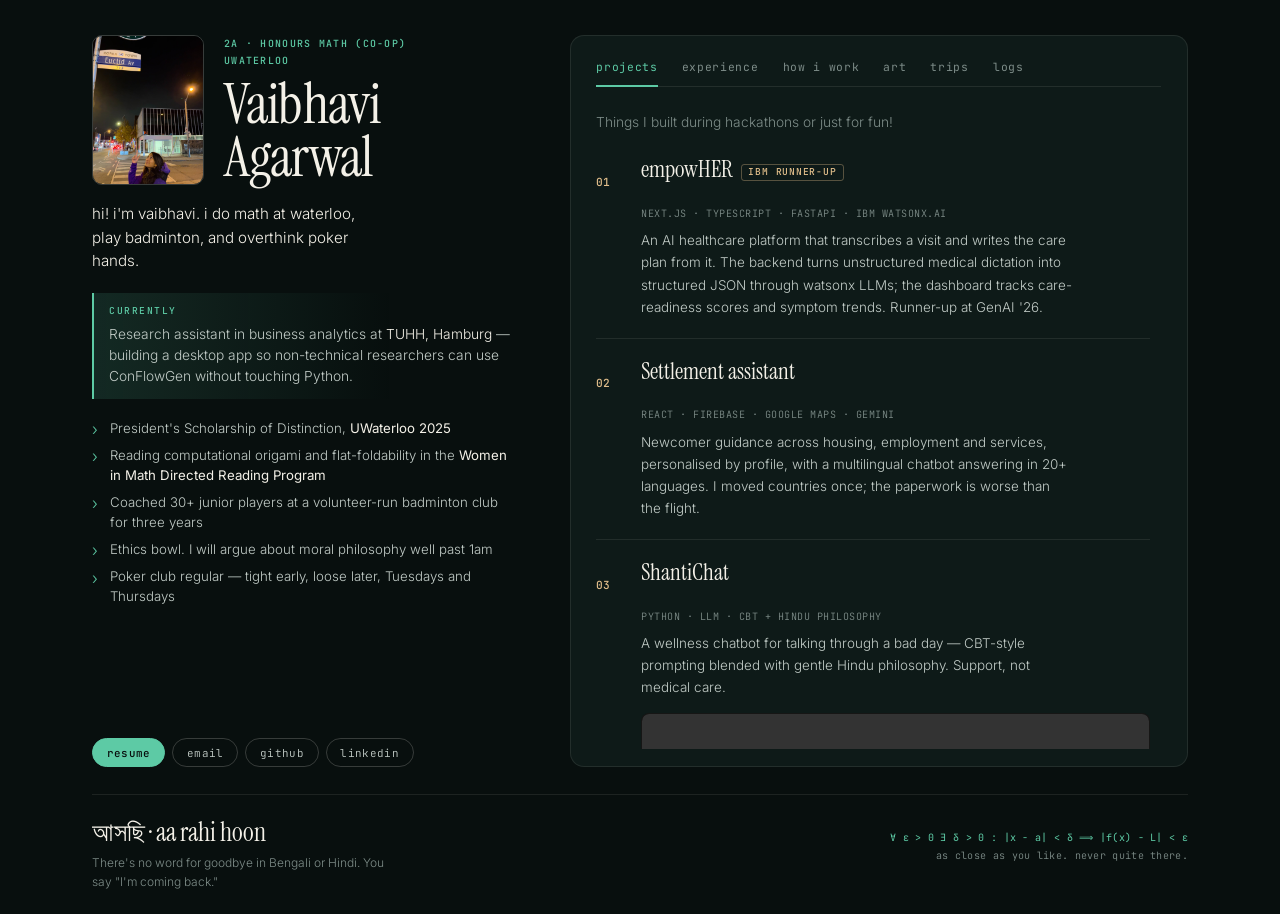
==== index.html @ 94a3d111 "Add art folder, new Unify Giving role, tweak projects intro Move art image into art/ folder, add inc" ====
<!DOCTYPE html>
<html lang="en">
<head>
<meta charset="UTF-8">
<meta name="viewport" content="width=device-width, initial-scale=1.0">
<title>Vaibhavi Agarwal</title>
<meta name="description" content="Vaibhavi Agarwal — honours mathematics (co-op) at the University of Waterloo. Research assistant at TUHH Hamburg. Full-stack, data pipelines, applied probability.">
<link rel="icon" href="favicon.svg" type="image/svg+xml">
<link rel="stylesheet" href="style.css">
</head>
<body>

<canvas id="walk" aria-hidden="true"></canvas>

<main class="shell">

  <div class="cols">

    <!-- ---------- identity ---------- -->
    <section>
      <div class="idhead">
        <img class="portrait" src="vaibhavi.JPG" alt="Vaibhavi Agarwal">
        <div>
          <p class="eyebrow">2A · Honours Math (Co-op)<br>UWaterloo</p>
          <h1 class="name">Vaibhavi<br>Agarwal</h1>
        </div>
      </div>

      <p class="intro">hi! i'm vaibhavi. i do math at waterloo, play badminton, and overthink poker hands.</p>

      <p class="now">
        <b>Currently</b>
        Research assistant in business analytics at <em>TUHH, Hamburg</em> — building a desktop app so non-technical researchers can use ConFlowGen without touching Python.
      </p>

      <ul class="facts">
        <li>President's Scholarship of Distinction, <b>UWaterloo 2025</b></li>
        <li>Reading computational origami and flat-foldability in the <b>Women in Math Directed Reading Program</b></li>
        <li>Coached 30+ junior players at a volunteer-run badminton club for three years</li>
        <li>Ethics bowl. I will argue about moral philosophy well past 1am</li>
        <li>Poker club regular — tight early, loose later, Tuesdays and Thursdays</li>
      </ul>

      <nav class="links" aria-label="Elsewhere">
        <a class="primary" href="resume.pdf" target="_blank" rel="noopener">resume</a>
        <a href="mailto:v32agarw@uwaterloo.ca">email</a>
        <a href="https://github.com/vaibhaviagarwal" target="_blank" rel="noopener">github</a>
        <a href="https://linkedin.com/in/vaibhavi-agarwal-28b6481b3" target="_blank" rel="noopener">linkedin</a>
      </nav>
    </section>

    <!-- ---------- panel ---------- -->
    <section class="card">
      <div class="tabs" role="tablist" aria-label="Sections">
        <button class="tab" role="tab" id="t-projects" aria-controls="p-projects" aria-selected="true">projects</button>
        <button class="tab" role="tab" id="t-exp" aria-controls="p-exp" aria-selected="false">experience</button>
        <button class="tab" role="tab" id="t-play" aria-controls="p-play" aria-selected="false">how i work</button>
        <button class="tab" role="tab" id="t-art" aria-controls="p-art" aria-selected="false">art</button>
        <button class="tab" role="tab" id="t-trips" aria-controls="p-trips" aria-selected="false">trips</button>
        <button class="tab" role="tab" id="t-log" aria-controls="p-log" aria-selected="false">logs</button>
      </div>

      <!-- projects -->
      <div class="panel" role="tabpanel" id="p-projects" aria-labelledby="t-projects" tabindex="0">
        <p class="lede">Things I built during hackathons or just for fun!</p>

        <article class="project">
          <p class="num">01</p>
          <div class="phead">
            <h3>empowHER<span class="badge">IBM runner-up</span></h3>
            <a class="repo" href="#" target="_blank" rel="noopener">repo ↗</a>
          </div>
          <p class="stack">NEXT.JS · TYPESCRIPT · FASTAPI · IBM WATSONX.AI</p>
          <p class="body">An AI healthcare platform that transcribes a visit and writes the care plan from it. The backend turns unstructured medical dictation into structured JSON through watsonx LLMs; the dashboard tracks care-readiness scores and symptom trends. Runner-up at GenAI '26.</p>
        </article>

        <article class="project">
          <p class="num">02</p>
          <div class="phead">
            <h3>Settlement assistant</h3>
            <a class="repo" href="#" target="_blank" rel="noopener">repo ↗</a>
          </div>
          <p class="stack">REACT · FIREBASE · GOOGLE MAPS · GEMINI</p>
          <p class="body">Newcomer guidance across housing, employment and services, personalised by profile, with a multilingual chatbot answering in 20+ languages. I moved countries once; the paperwork is worse than the flight.</p>
        </article>

        <article class="project">
          <p class="num">03</p>
          <div class="phead">
            <h3>ShantiChat</h3>
            <a class="repo" href="#" target="_blank" rel="noopener">repo ↗</a>
          </div>
          <p class="stack">PYTHON · LLM · CBT + HINDU PHILOSOPHY</p>
          <p class="body">A wellness chatbot for talking through a bad day — CBT-style prompting blended with gentle Hindu philosophy. Support, not medical care.</p>
          <video controls preload="metadata" playsinline src="shanti_chat.mp4"></video>
        </article>

        <article class="project">
          <p class="num">04</p>
          <div class="phead">
            <h3>Waterloo course finder</h3>
            <a class="repo" href="#" target="_blank" rel="noopener">repo ↗</a>
          </div>
          <p class="stack">JAVA 17 · SWING · MAVEN · GSON</p>
          <p class="body">Type a course code, get title, prereqs, coreqs and antireqs immediately. Built it because the official search took four clicks too many.</p>
          <video controls preload="metadata" playsinline src="finder-demo.mp4"></video>
        </article>
      </div>

      <!-- experience -->
      <div class="panel" role="tabpanel" id="p-exp" aria-labelledby="t-exp" tabindex="0" hidden>
        <article class="role">
          <h3>Research assistant, business analytics</h3>
          <p class="rmeta">Hamburg University of Technology (TUHH) · Hamburg · Apr 2026 – present</p>
          <ul class="rlist">
            <li>Built a full-stack desktop app (React, FastAPI, Electron) for ConFlowGen, an open-source PyPI library, so non-technical researchers can generate synthetic maritime container datasets without Python or a CLI.</li>
            <li>Architected a REST API wrapping the ConFlowGen Python API — SSE real-time log streaming, SQLite scenario management, CSV import, and zero-dependency deployment via a bundled Python 3.12 runtime.</li>
            <li>Engineered a data-cleaning pipeline over 5,000 inland waterway notices across four countries, parsing nested JSON and standardising mixed-format timestamps into a validated 4,743-row export.</li>
          </ul>
        </article>

        <article class="role">
          <h3>Developer</h3>
          <p class="rmeta">Unify Giving · Remote · Incoming Aug 2026</p>
          <ul class="rlist">
          </ul>
        </article>

        <article class="role">
          <h3>Directed reading program participant</h3>
          <p class="rmeta">Combinatorics &amp; Optimization, UWaterloo (WIMDRP) · May 2026 – present</p>
          <ul class="rlist">
            <li>Selected for the competitive Women in Mathematics DRP to study computational origami and geometric folding theory under faculty mentorship.</li>
            <li>Working through flat-foldability, crease-pattern validity, and graph-theoretic models of fold sequences.</li>
          </ul>
        </article>

        <article class="role">
          <h3>Editor-in-chief</h3>
          <p class="rmeta">Humberside Collegiate Institute · Toronto · Sep 2024 – Jul 2025</p>
          <ul class="rlist">
            <li>Directed 10 subteams and 30+ contributors to produce and deliver the annual yearbook to a student body of 2,000+.</li>
            <li>Coordinated across clubs, student council, faculty and administration, and shot original event photography.</li>
          </ul>
        </article>

        <article class="role">
          <h3>Assistant badminton coach</h3>
          <p class="rmeta">Etobicoke Junior Badminton Club · Toronto · Sep 2022 – Jul 2025</p>
          <ul class="rlist">
            <li>Coached 30+ youth players over three years through structured drills and individual feedback.</li>
            <li>Managed a volunteer team, tracking schedules and service hours.</li>
          </ul>
        </article>
      </div>

      <!-- how i play -->
      <div class="panel" role="tabpanel" id="p-play" aria-labelledby="t-play" tabindex="0" hidden>
        <p class="lede">Not a skills list — the resume has that.</p>
        <ul class="play">
          <li>
            <strong>I get tighter before I get bolder.</strong>
            <p>I like to understand the room before I commit to a direction. Whether I'm looking at a dataset, working through an argument, or solving a problem, I enjoy gathering the information that others might skip past. Once I understand the shape of the problem, I move quickly.</p>
          </li>
          <li>
            <strong>I learn by teaching.</strong>
            <p>Coaching beginners made me better than playing did. Breaking something down for someone who couldn't do it yet forced me to understand it precisely, not approximately. It's also how I tend to work with teams: if I can explain something simply, I probably understand it well enough to improve it.</p>
          </li>
          <li>
            <strong>I look for the simplest path that works.</strong>
            <p>I like getting to the point. I'm naturally drawn to finding the direct route through a problem, cutting steps that don't add value, and making complicated things easier to navigate. I care about efficiency, but not for its own sake — the goal is to make the outcome clearer and better.</p>
          </li>
          <li>
            <strong>I build for the person who doesn't know yet.</strong>
            <p>This is probably the through-line in everything I do. I'm interested in taking something that only works if you already have the context and making it accessible to someone who doesn't. A container dataset. A course lookup. Navigating a new country. A first badminton lesson. Different problems, same instinct: understand the system deeply enough to make the way in easier for someone else.</p>
          </li>
        </ul>
        <p class="close">That's how I tend to contribute. I ask questions before I make assumptions, learn quickly by getting close to the problem, simplify where I can, and try to leave things easier to understand than I found them.</p>
      </div>

      <!-- art -->
      <div class="panel" role="tabpanel" id="p-art" aria-labelledby="t-art" tabindex="0" hidden>
        <p class="lede">My mum paints, properly. I was made to learn young, and I keep coming back to it.</p>
        <div class="art">
          <figure>
            <img src="art/1.jpeg" alt="Painting by Vaibhavi Agarwal">
            <figcaption>Untitled<span>Acrylic</span></figcaption>
          </figure>
        </div>
      </div>

      <!-- trips -->
      <div class="panel" role="tabpanel" id="p-trips" aria-labelledby="t-trips" tabindex="0" hidden>
        <p class="lede">Places I've been, and the ones I keep planning. I photograph everything — it's how I hold onto a trip in detail rather than in general.</p>
        <!-- states: went / no / yet -->
        <ul class="trips">
          <li data-trip="hamburg"><span class="place">Hamburg</span><span class="state went">went</span></li>
          <li data-trip="kolkata"><span class="place">Kolkata</span><span class="state went">went</span></li>
          <li data-trip="berlin"><span class="place">Berlin</span><span class="state went">went</span></li>
          <li data-trip="amsterdam"><span class="place">Amsterdam</span><span class="state went">went</span></li>
          <li data-trip="koln"><span class="place">Köln</span><span class="state went">went</span></li>
          <li data-trip="prague"><span class="place">Prague</span><span class="state went">went</span></li>
          <li data-trip="london"><span class="place">London</span><span class="state went">went</span></li>
          <li data-trip="toronto"><span class="place">Toronto</span><span class="state went">went</span></li>
          <li data-trip="montreal"><span class="place">Montréal</span><span class="state went">went</span></li>
          <li data-trip="iceland"><span class="place">Iceland, ring road, allegedly two weeks</span><span class="state no">didn't go</span></li>
        </ul>

        <p class="triphint">Click a place I've been to deal the hand.</p>
      </div>

      <!-- logs -->
      <div class="panel" role="tabpanel" id="p-log" aria-labelledby="t-log" tabindex="0" hidden>
        <p class="lede">Things I keep track of, loosely.</p>

        <section class="poker">
          <p class="filmtag">Poker log · Tuesdays and Thursdays</p>
          <div class="pstats" id="pstats"></div>
          <canvas id="spark" height="70" aria-label="Cumulative result across sessions"></canvas>
          <ul class="plog" id="plog"></ul>
          <p class="pnote">Kept honestly, including the nights the ego called.</p>
        </section>

        <div class="nowgrid">
          <div class="receipt" id="receipt"></div>

          <article class="film">
            <p class="filmtag">Film I'm thinking about</p>
            <h3>REPLACE ME</h3>
            <p class="filmmeta">Director · Year · watched TODO</p>
            <p class="rating" aria-label="rating out of 5">
              <span class="on"></span><span class="on"></span><span class="on"></span><span></span><span></span>
            </p>
            <p class="filmbody">Two or three sentences on why it stuck. Replace this with something you actually watched — an opinion in your own words is worth more here than a plot summary.</p>
          </article>
        </div>
      </div>
    </section>

  </div>

  <!-- ---------- photo deck ---------- -->
  <div class="deck-overlay" id="deck-overlay" hidden>
    <div class="deck-stage" role="dialog" aria-modal="true" aria-labelledby="deck-title">
      <p class="deck-title" id="deck-title"></p>
      <div class="deck" id="deck"></div>
      <div class="deck-bar">
        <button class="deck-nav" id="deck-prev" type="button" aria-label="Previous photo">‹</button>
        <span class="deck-count" id="deck-count"></span>
        <button class="deck-nav" id="deck-next" type="button" aria-label="Next photo">›</button>
      </div>
      <p class="deck-hint">click the card to shuffle · esc or click away to fold</p>
    </div>
  </div>

  <!-- ---------- footer ---------- -->
  <footer class="foot">
    <p class="aschi">আসছি · aa rahi hoon
      <span>There's no word for goodbye in Bengali or Hindi. You say "I'm coming back."</span>
    </p>
    <p class="epsilon">
      <b>∀ ε &gt; 0 ∃ δ &gt; 0 : |x − a| &lt; δ ⟹ |f(x) − L| &lt; ε</b><br>
      as close as you like. never quite there.
    </p>
  </footer>

</main>

<script>
/* ==========================================================================
   1 · content
   2 · helpers
   3 · tabs
   4 · trip photo deck
   5 · poker log
   6 · music receipt
   7 · background walker
   ========================================================================== */
(() => {

/* ==========================================================================
   1 · content
   ========================================================================== */

/* --- TRIP PHOTOS ---------------------------------------------------------
   The key must match data-trip="..." on the trip's <li> in the HTML above.
   Each photo is [ 'path/to/file.jpg', 'one line caption' ], with the path
   relative to index.html — e.g. images live in travel photos/hamburg/.
   Only trips badged "went" are clickable. A went-trip with no photos here
   still opens and simply says there are none yet.
--------------------------------------------------------------------------- */
const TRIPS = {
  hamburg: [
    ['travel photos/hamburg/1.jpeg', ''],
    ['travel photos/hamburg/2.jpeg', ''],
    ['travel photos/hamburg/4.jpeg', ''],
    ['travel photos/hamburg/5.jpeg', ''],
    ['travel photos/hamburg/6.jpeg', '']
  ],
  kolkata: [
    ['travel photos/kolkata/1.jpeg', ''],
    ['travel photos/kolkata/2.jpeg', ''],
    ['travel photos/kolkata/3.jpeg', ''],
    ['travel photos/kolkata/4.jpeg', ''],
    ['travel photos/kolkata/5.jpeg', ''],
    ['travel photos/kolkata/6.jpeg', ''],
    ['travel photos/kolkata/7.jpeg', ''],
    ['travel photos/kolkata/8.jpeg', ''],
    ['travel photos/kolkata/9.jpeg', ''],
    ['travel photos/kolkata/10.jpeg', '']
  ],
  berlin: [
    ['travel photos/berlin/09A2B412-C57C-453A-A6DB-7B29BACE5D15_1_102_o.jpeg', ''],
    ['travel photos/berlin/2475A724-AE59-42DB-A1B1-FFB348EB0F4A_1_105_c.jpeg', ''],
    ['travel photos/berlin/7BF981BC-EF2C-461E-96B1-7AC6F20F3261_1_102_o.jpeg', '']
  ],
  amsterdam: [
    ['travel photos/amsterdam/1.jpeg', ''],
    ['travel photos/amsterdam/2.jpeg', ''],
    ['travel photos/amsterdam/3.jpeg', ''],
    ['travel photos/amsterdam/4.jpeg', ''],
    ['travel photos/amsterdam/5.jpeg', '']
  ],
  koln: [
    ['travel photos/koln/1.jpeg', ''],
    ['travel photos/koln/2.jpeg', ''],
    ['travel photos/koln/3.jpeg', ''],
    ['travel photos/koln/4.jpeg', ''],
    ['travel photos/koln/5.jpeg', '']
  ],
  prague: [
    ['travel photos/prague/1.jpeg', ''],
    ['travel photos/prague/2.jpeg', ''],
    ['travel photos/prague/3.jpeg', ''],
    ['travel photos/prague/4.jpeg', ''],
    ['travel photos/prague/5.jpeg', ''],
    ['travel photos/prague/6.jpeg', '']
  ]
};

/* --- POKER LOG -----------------------------------------------------------
   One line per session: [ 'YYYY-MM-DD', result, 'optional note' ]
   Result is in dollars; negative for a losing night. Newest at the bottom.
   While this list is empty the tab shows the "tracking from September" note
   and hides the stats, chart and list automatically.
--------------------------------------------------------------------------- */
const SESSIONS = [
  // ['2026-09-08', 18, 'ran quiet, folded a lot'],
];

/* --- MUSIC ---------------------------------------------------------------
   Reads your last.fm, which scrobbles from Spotify automatically.
   period: 7day · 1month · 3month · 12month · overall
   Change label to match whatever period you pick.
--------------------------------------------------------------------------- */
const LASTFM = {
  user:   'vaibhaviagar696',
  key:    '87d3f3ddb22d342144b155fe4ff51d61',
  period: '7day',
  label:  'LAST 7 DAYS'
};

/* ==========================================================================
   2 · helpers
   ========================================================================== */

const $  = (sel) => document.querySelector(sel);
const $$ = (sel) => [...document.querySelectorAll(sel)];

const esc = (s) => String(s).replace(/[&<>"]/g, c =>
  ({ '&': '&amp;', '<': '&lt;', '>': '&gt;', '"': '&quot;' }[c]));


/* ==========================================================================
   3 · tabs
   ========================================================================== */

const tabs = $$('.tab');

function selectTab(tab) {
  tabs.forEach(t => {
    const on = t === tab;
    t.setAttribute('aria-selected', on);
    document.getElementById(t.getAttribute('aria-controls')).hidden = !on;
  });
  if (tab.id === 't-log') drawSpark();
}

tabs.forEach((t, i) => {
  t.addEventListener('click', () => selectTab(t));
  t.addEventListener('keydown', (e) => {
    const d = e.key === 'ArrowRight' ? 1 : e.key === 'ArrowLeft' ? -1 : 0;
    if (!d) return;
    e.preventDefault();
    const next = tabs[(i + d + tabs.length) % tabs.length];
    next.focus();
    selectTab(next);
  });
});

/* repo links still set to "#" remove themselves */
$$('.repo').forEach(a => {
  if (a.getAttribute('href') === '#') a.remove();
});

/* an artwork whose file isn't in the folder yet removes itself */
$$('.art img').forEach(img => {
  img.addEventListener('error', () => {
    const fig = img.closest('figure');
    if (fig) fig.remove();
  });
});

/* the film card hides itself until it's a real film */
const filmEl = $('.film h3');
if (filmEl && /^REPLACE ME$/i.test(filmEl.textContent.trim())) {
  $('.film').remove();
}


/* ==========================================================================
   4 · trip photo deck
   ========================================================================== */

const overlay  = $('#deck-overlay');
const deckEl   = $('#deck');
const deckBar  = $('.deck-bar');
const deckHint = $('.deck-hint');
let deckPhotos = [], deckIdx = 0, lastFocus = null;

function layoutDeck() {
  const n = deckPhotos.length;
  [...deckEl.children].forEach((card, i) => {
    let off = (i - deckIdx + n) % n;
    if (off > 3) off = 4;
    card.dataset.off = off;
    card.style.zIndex = String(20 - off);
  });
  $('#deck-count').textContent = (deckIdx + 1) + ' / ' + n;
}

function step(dir) {
  const n = deckPhotos.length;
  if (n < 2) return;
  deckIdx = (deckIdx + dir + n) % n;
  layoutDeck();
}

function showEmptyCard() {
  deckBar.hidden = true;
  deckHint.textContent = 'esc or click away to fold';
  deckEl.innerHTML =
    '<figure class="pcard pcard-empty" data-off="0"><p>No photos to display at the moment.</p></figure>';
}

function openDeck(title, photos) {
  deckPhotos = photos || [];
  deckIdx = 0;
  lastFocus = document.activeElement;
  $('#deck-title').textContent = title;

  const empty = deckPhotos.length === 0;
  deckBar.hidden = empty || deckPhotos.length < 2;
  deckHint.textContent = empty
    ? 'esc or click away to fold'
    : 'click the card to shuffle · esc or click away to fold';

  deckEl.innerHTML = empty
    ? '<figure class="pcard pcard-empty" data-off="0"><p>No photos to display at the moment.</p></figure>'
    : deckPhotos.map(([src, cap]) =>
        '<figure class="pcard"><img src="' + esc(src) + '" alt="' + esc(cap) + '">' +
        '<figcaption>' + esc(cap) + '</figcaption></figure>'
      ).join('');

  if (!empty) {
    [...deckEl.children].forEach(c => {
      c.addEventListener('click', () => step(1));
      /* a card whose image isn't found is removed from the deck */
      c.querySelector('img').addEventListener('error', () => {
        const i = [...deckEl.children].indexOf(c);
        if (i > -1) deckPhotos.splice(i, 1);
        c.remove();
        if (!deckPhotos.length) return showEmptyCard();
        deckIdx = 0;
        deckBar.hidden = deckPhotos.length < 2;
        layoutDeck();
      });
    });
    layoutDeck();
  }

  overlay.hidden = false;
  document.body.classList.add('locked');
  requestAnimationFrame(() => overlay.classList.add('on'));
  (empty ? overlay : $('#deck-next')).focus();
}

function closeDeck() {
  overlay.classList.remove('on');
  document.body.classList.remove('locked');
  setTimeout(() => { overlay.hidden = true; deckEl.innerHTML = ''; }, 220);
  if (lastFocus) lastFocus.focus();
}

overlay.addEventListener('click', (e) => { if (e.target === overlay) closeDeck(); });
$('#deck-next').addEventListener('click', () => step(1));
$('#deck-prev').addEventListener('click', () => step(-1));

document.addEventListener('keydown', (e) => {
  if (overlay.hidden) return;
  if (e.key === 'Escape')     closeDeck();
  if (e.key === 'ArrowRight') step(1);
  if (e.key === 'ArrowLeft')  step(-1);
});

let swipeX = null;
overlay.addEventListener('touchstart', (e) => { swipeX = e.touches[0].clientX; }, { passive: true });
overlay.addEventListener('touchend', (e) => {
  if (swipeX === null) return;
  const dx = e.changedTouches[0].clientX - swipeX;
  if (Math.abs(dx) > 45) step(dx < 0 ? 1 : -1);
  swipeX = null;
}, { passive: true });

/* only places badged "went" become clickable */
$$('.trips li[data-trip]').forEach(li => {
  if (!li.querySelector('.state.went')) return;
  const photos = TRIPS[li.dataset.trip] || [];
  const place  = li.querySelector('.place');
  const label  = place.textContent;
  place.innerHTML = '<button class="tripbtn" type="button">' + esc(label) +
    (photos.length ? '<span class="tripn">' + photos.length + '</span>' : '') +
    '</button>';
  place.querySelector('button').addEventListener('click', () => openDeck(label, photos));
});


/* ==========================================================================
   5 · poker log
   ========================================================================== */

const money = (n) => (n >= 0 ? '+$' : '−$') + Math.abs(n);

function renderPoker() {
  if (!SESSIONS.length) {
    $('#pstats').outerHTML =
      '<p class="pempty">Tracking from September 2026. Every session, wins and losses ' +
      'both — a record is only worth keeping if it\'s complete.</p>';
    $('#spark').remove();
    $('#plog').remove();
    $('.pnote').remove();
    return;
  }

  const net  = SESSIONS.reduce((s, x) => s + x[1], 0);
  const wins = SESSIONS.filter(x => x[1] > 0).length;
  const best = Math.max(...SESSIONS.map(x => x[1]));

  $('#pstats').innerHTML = [
    ['sessions', SESSIONS.length],
    ['net', money(net)],
    ['winning nights', wins + '/' + SESSIONS.length],
    ['best', money(best)]
  ].map(([k, v]) =>
    '<div><span>' + k + '</span><b class="' +
    (String(v).startsWith('−') ? 'neg' : '') + '">' + v + '</b></div>'
  ).join('');

  $('#plog').innerHTML = SESSIONS.slice().reverse().map(([d, r, n]) =>
    '<li><span class="pd">' + d.slice(5) + '</span>' +
    '<span class="pn">' + esc(n || '—') + '</span>' +
    '<span class="pr ' + (r < 0 ? 'neg' : 'pos') + '">' + money(r) + '</span></li>'
  ).join('');
}

function drawSpark() {
  const cv = $('#spark');
  if (!cv || !cv.clientWidth) return;
  const ctx = cv.getContext('2d');
  const dpr = Math.min(window.devicePixelRatio || 1, 2);
  const w = cv.clientWidth, h = 70;
  cv.width = w * dpr; cv.height = h * dpr;
  ctx.setTransform(dpr, 0, 0, dpr, 0, 0);
  ctx.clearRect(0, 0, w, h);

  let acc = 0;
  const pts = [0].concat(SESSIONS.map(s => (acc += s[1])));
  const lo = Math.min(...pts, 0), hi = Math.max(...pts, 0);
  const pad = 8;
  const X = i => (i / (pts.length - 1)) * (w - 2) + 1;
  const Y = v => h - pad - ((v - lo) / ((hi - lo) || 1)) * (h - pad * 2);

  ctx.strokeStyle = 'rgba(244,241,232,0.14)';
  ctx.lineWidth = 1;
  ctx.beginPath(); ctx.moveTo(0, Y(0)); ctx.lineTo(w, Y(0)); ctx.stroke();

  ctx.strokeStyle = pts[pts.length - 1] >= 0 ? '#5dcaa5' : '#e0bd8a';
  ctx.lineWidth = 1.6;
  ctx.lineJoin = 'round';
  ctx.beginPath();
  pts.forEach((v, i) => i ? ctx.lineTo(X(i), Y(v)) : ctx.moveTo(X(i), Y(v)));
  ctx.stroke();

  ctx.fillStyle = ctx.strokeStyle;
  ctx.beginPath();
  ctx.arc(X(pts.length - 1), Y(pts[pts.length - 1]), 2.6, 0, 6.283);
  ctx.fill();
}

renderPoker();
window.addEventListener('resize', drawSpark);


/* ==========================================================================
   6 · music receipt
   ========================================================================== */

const RECEIPT_FALLBACK = [
  ['Nothing scrobbled yet', 'give it a few days', ''],
  ['Everything you play', 'lands here on its own', ''],
  ['No upkeep required', 'that is the point', '']
];

function renderReceipt(rows, plays, last) {
  const el = $('#receipt');
  if (!el) return;
  const body = rows.map(([n, a, p], i) =>
    '<div class="rrow"><span class="i">' + String(i + 1).padStart(2, '0') + '</span>' +
    '<span class="n">' + esc(n) + '<span class="a">' + esc(a) + '</span></span>' +
    '<span class="d">' + (p ? '×' + p : '') + '</span></div>'
  ).join('');

  el.innerHTML =
    '<h3>Vaibhavi&rsquo;s receipt</h3>' +
    '<p class="rsub">TOP TRACKS &middot; ' + LASTFM.label + '</p>' +
    '<div class="rrule"></div>' + body +
    '<div class="rrule"></div>' +
    '<div class="rtot"><span>ITEMS</span><span>' + rows.length + '</span></div>' +
    (plays ? '<div class="rtot"><span>TOTAL PLAYS</span><span>' + plays + '</span></div>' : '') +
    '<div class="barcode"></div>' +
    (last ? '<p class="rlast">LAST PLAYED &middot; ' + esc(last) + '</p>' : '') +
    '<p class="rfoot">THANK YOU FOR LISTENING</p>';
}

async function loadMusic() {
  renderReceipt(RECEIPT_FALLBACK, 0, '');
  if (!LASTFM.key) return;

  const api = (method, extra) =>
    'https://ws.audioscrobbler.com/2.0/?method=' + method +
    '&user=' + encodeURIComponent(LASTFM.user) +
    '&api_key=' + LASTFM.key + '&format=json' + extra;

  try {
    const [topRes, recRes] = await Promise.all([
      fetch(api('user.gettoptracks', '&period=' + LASTFM.period + '&limit=5')),
      fetch(api('user.getrecenttracks', '&limit=1'))
    ]);

    const top  = await topRes.json();
    const list = top && top.toptracks && top.toptracks.track || [];
    if (!list.length) return;

    const rows  = list.map(t => [t.name, (t.artist && t.artist.name) || '', t.playcount]);
    const plays = list.reduce((s, t) => s + Number(t.playcount || 0), 0);

    let last = '';
    try {
      const rec = await recRes.json();
      const r = rec && rec.recenttracks && rec.recenttracks.track && rec.recenttracks.track[0];
      if (r) last = r.name + ' — ' + ((r.artist && r.artist['#text']) || '');
    } catch (e) { /* the last-played line is optional */ }

    renderReceipt(rows, plays, last);
  } catch (e) {
    /* offline, bad key, or opened from file:// — the fallback is already up */
  }
}

loadMusic();


/* ==========================================================================
   7 · background walker
   A random walk biased toward the cursor. The pull reverses inside ORBIT px,
   so it approaches without ever arriving. Frozen on touch and for anyone
   who has reduced motion switched on.
   ========================================================================== */

const cv  = $('#walk');
const ctx = cv.getContext('2d');
const reduced = window.matchMedia('(prefers-reduced-motion: reduce)').matches;
const touch   = window.matchMedia('(pointer: coarse)').matches;
const ORBIT   = 170;
const TRAIL   = 260;

let vw = 0, vh = 0;
let p = { x: 0, y: 0, vx: 0, vy: 0 };
let trail = [];
let tx = 0, ty = 0, hasMouse = false, idle = 999, clock = 0;

function fitWalker() {
  const dpr = Math.min(window.devicePixelRatio || 1, 2);
  vw = window.innerWidth; vh = window.innerHeight;
  cv.width = Math.floor(vw * dpr); cv.height = Math.floor(vh * dpr);
  ctx.setTransform(dpr, 0, 0, dpr, 0, 0);
  ctx.lineCap = 'round'; ctx.lineJoin = 'round';
  p.x = vw * 0.5; p.y = vh * 0.55;
  tx = p.x; ty = p.y;
  trail = [];
  if (reduced || touch) { ctx.clearRect(0, 0, vw, vh); frozenWalk(); }
}

function frozenWalk() {
  let x = vw * 0.15, y = vh * 0.75, a = -0.5;
  ctx.strokeStyle = 'rgba(93, 202, 165, 0.22)';
  ctx.lineWidth = 1.2;
  ctx.beginPath(); ctx.moveTo(x, y);
  for (let i = 0; i < 500; i++) {
    a += Math.sin(i * 0.11) * 0.24 + Math.cos(i * 0.037) * 0.15;
    x += Math.cos(a) * 2.6; y += Math.sin(a) * 2.6;
    ctx.lineTo(x, y);
  }
  ctx.stroke();
}

window.addEventListener('mousemove', (e) => {
  tx = e.clientX; ty = e.clientY; hasMouse = true; idle = 0;
}, { passive: true });
window.addEventListener('mouseout', () => { hasMouse = false; });

function walkFrame() {
  clock += 0.01; idle += 1;
  const resting = !hasMouse || idle > 110;

  if (resting) {
    tx = vw * 0.5 + Math.cos(clock * 0.4) * vw * 0.28;
    ty = vh * 0.5 + Math.sin(clock * 0.29) * vh * 0.26;
  }

  const dx = tx - p.x, dy = ty - p.y;
  const d  = Math.hypot(dx, dy) || 1;
  const pull   = 0.00020 * (d - ORBIT);
  const wander = resting ? 0.16 : 0.40;
  const damp   = resting ? 0.955 : 0.930;

  p.vx = (p.vx + (dx / d) * pull * d + (Math.random() - 0.5) * wander) * damp;
  p.vy = (p.vy + (dy / d) * pull * d + (Math.random() - 0.5) * wander) * damp;
  p.x += p.vx; p.y += p.vy;

  trail.push([p.x, p.y]);
  if (trail.length > TRAIL) trail.shift();

  ctx.clearRect(0, 0, vw, vh);
  for (let i = 1; i < trail.length; i++) {
    const k = i / trail.length;
    ctx.strokeStyle = 'rgba(93, 202, 165, ' + (k * k * 0.62).toFixed(3) + ')';
    ctx.lineWidth = 0.6 + k * 2.1;
    ctx.beginPath();
    ctx.moveTo(trail[i - 1][0], trail[i - 1][1]);
    ctx.lineTo(trail[i][0], trail[i][1]);
    ctx.stroke();
  }
  ctx.fillStyle = 'rgba(93, 202, 165, 0.85)';
  ctx.beginPath(); ctx.arc(p.x, p.y, 2.1, 0, 6.283); ctx.fill();

  requestAnimationFrame(walkFrame);
}

window.addEventListener('resize', fitWalker);
fitWalker();
if (!reduced && !touch) walkFrame();

})();
</script>

</body>
</html>
---- style.css ----
@import url('https://fonts.googleapis.com/css2?family=Instrument+Serif:ital@0;1&family=Inter:wght@300;400;500&family=JetBrains+Mono:wght@400;500&display=swap');

:root {
  --ink: #080f0e;
  --ink-2: #0e1a18;
  --cream: #f4f1e8;
  --cream-2: #c2ccc7;
  --muted: #7d8c88;
  --teal: #5dcaa5;
  --teal-dim: rgba(93, 202, 165, 0.14);
  --amber: #e0bd8a;
  --line: rgba(244, 241, 232, 0.09);
  --line-2: rgba(244, 241, 232, 0.20);
  --serif: 'Instrument Serif', Georgia, serif;
  --sans: 'Inter', -apple-system, BlinkMacSystemFont, 'Segoe UI', sans-serif;
  --mono: 'JetBrains Mono', ui-monospace, SFMono-Regular, Menlo, monospace;
}

* { box-sizing: border-box; }

html, body {
  margin: 0;
  padding: 0;
  background: var(--ink);
  color: var(--cream);
  font-family: var(--sans);
  font-weight: 300;
  -webkit-font-smoothing: antialiased;
}

:focus-visible {
  outline: 2px solid var(--teal);
  outline-offset: 3px;
  border-radius: 3px;
}

#walk {
  position: fixed;
  inset: 0;
  width: 100%;
  height: 100%;
  z-index: 0;
  pointer-events: none;
}

.shell {
  position: relative;
  z-index: 1;
  max-width: 1160px;
  min-height: 100dvh;
  margin: 0 auto;
  padding: 2.2rem 2rem 1.4rem;
  display: flex;
  flex-direction: column;
  justify-content: safe center;
  gap: 1.7rem;
}

.cols {
  display: grid;
  grid-template-columns: minmax(0, 0.82fr) minmax(0, 1.18fr);
  gap: 3rem;
  align-items: stretch;
  min-height: 0;
}

.cols > section:first-child {
  display: flex;
  flex-direction: column;
  min-width: 0;
}

/* ---------- identity ---------- */

.idhead {
  display: flex;
  align-items: center;
  gap: 1.25rem;
}

.portrait {
  width: 112px;
  aspect-ratio: 3 / 4;
  height: auto;
  border-radius: 10px;
  object-fit: cover;
  object-position: center;
  border: 1px solid var(--line-2);
  flex: none;
}

.eyebrow {
  font-family: var(--mono);
  font-weight: 500;
  font-size: 0.62rem;
  line-height: 1.7;
  letter-spacing: 0.13em;
  text-transform: uppercase;
  color: var(--teal);
  margin: 0 0 0.55rem;
}

.name {
  font-family: var(--serif);
  font-weight: 400;
  font-size: clamp(2.4rem, 4.4vw, 3.5rem);
  line-height: 0.94;
  letter-spacing: -0.015em;
  margin: 0;
  color: var(--cream);
}

.intro {
  font-size: 0.95rem;
  line-height: 1.55;
  color: var(--cream);
  margin: 1.1rem 0 0;
  max-width: 32ch;
}

.now {
  margin: 1.25rem 0 0;
  padding: 0.7rem 0 0.7rem 0.95rem;
  border-left: 2px solid var(--teal);
  font-size: 0.86rem;
  line-height: 1.55;
  color: var(--cream-2);
  background: linear-gradient(90deg, var(--teal-dim), transparent 70%);
}

.now em { font-style: normal; color: var(--cream); }

.now b {
  display: block;
  font-family: var(--mono);
  font-weight: 500;
  font-size: 0.6rem;
  letter-spacing: 0.16em;
  text-transform: uppercase;
  color: var(--teal);
  margin-bottom: 0.3rem;
}

.facts {
  list-style: none;
  padding: 0;
  margin: 1.25rem 0 0;
  display: flex;
  flex-direction: column;
  gap: 0.45rem;
  max-width: 42ch;
}

.facts li {
  font-size: 0.83rem;
  line-height: 1.5;
  color: var(--cream-2);
  padding-left: 1.1rem;
  position: relative;
}

.facts li::before {
  content: '\203A';
  position: absolute;
  left: 0;
  top: -0.1em;
  color: var(--teal);
  font-size: 1rem;
}

.facts b { font-weight: 400; color: var(--cream); }

.links {
  display: flex;
  flex-wrap: wrap;
  gap: 0.45rem;
  margin-top: auto;
  padding-top: 1.6rem;
}

.links a {
  font-family: var(--mono);
  font-size: 0.68rem;
  letter-spacing: 0.03em;
  color: var(--cream-2);
  text-decoration: none;
  border: 1px solid var(--line-2);
  border-radius: 999px;
  padding: 0.4rem 0.85rem;
  transition: color .15s, border-color .15s, background .15s;
}

.links a:hover {
  color: var(--ink);
  background: var(--cream);
  border-color: var(--cream);
}

.links a.primary {
  color: var(--ink);
  background: var(--teal);
  border-color: var(--teal);
  font-weight: 500;
}

.links a.primary:hover { background: var(--cream); border-color: var(--cream); }

/* ---------- panel card ---------- */

.card {
  background: var(--ink-2);
  border: 1px solid var(--line);
  border-radius: 14px;
  padding: 1.4rem 1.6rem 1.1rem;
  display: flex;
  flex-direction: column;
  min-height: 0;
}

.tabs {
  display: flex;
  flex-wrap: wrap;
  gap: 1.5rem;
  border-bottom: 1px solid var(--line);
  margin-bottom: 1.5rem;
}

.tab {
  background: none;
  border: 0;
  border-bottom: 2px solid transparent;
  padding: 0 0 0.7rem;
  margin-bottom: -1px;
  cursor: pointer;
  font-family: var(--mono);
  font-size: 0.71rem;
  letter-spacing: 0.06em;
  color: var(--muted);
  transition: color .15s, border-color .15s;
}

.tab:hover { color: var(--cream); }

.tab[aria-selected='true'] {
  color: var(--teal);
  border-bottom-color: var(--teal);
}

.panel[hidden] { display: none; }

.panel {
  animation: rise .3s ease both;
  flex: 1 1 auto;
  min-height: 0;
  overflow-y: auto;
  padding-right: 0.7rem;
  scrollbar-width: thin;
  scrollbar-color: var(--line-2) transparent;
}

.panel::-webkit-scrollbar { width: 3px; }
.panel::-webkit-scrollbar-thumb { background: var(--line-2); border-radius: 4px; }

@keyframes rise {
  from { opacity: 0; transform: translateY(5px); }
  to { opacity: 1; transform: none; }
}

.lede {
  font-size: 0.86rem;
  line-height: 1.65;
  color: var(--muted);
  margin: 0 0 1.5rem;
  max-width: 48ch;
}

/* ---------- how i play ---------- */

.play { list-style: none; padding: 0; margin: 0; }

.play li { padding: 0 0 1.3rem; }

.play strong {
  display: block;
  font-family: var(--serif);
  font-weight: 400;
  font-size: 1.4rem;
  line-height: 1.15;
  color: var(--cream);
  margin-bottom: 0.35rem;
}

.play p {
  font-size: 0.85rem;
  line-height: 1.7;
  color: var(--cream-2);
  margin: 0;
  max-width: 54ch;
}

.close {
  border-top: 1px solid var(--line);
  padding-top: 1.1rem;
  margin: 0.2rem 0 0;
  font-size: 0.85rem;
  line-height: 1.7;
  color: var(--muted);
  max-width: 54ch;
}

/* ---------- projects ---------- */

.project {
  border-top: 1px solid var(--line);
  padding: 1.25rem 0;
  display: grid;
  grid-template-columns: 2.2rem 1fr;
  gap: 0 0.6rem;
}

.project:first-of-type { border-top: 0; padding-top: 0; }

.num {
  font-family: var(--mono);
  font-weight: 500;
  font-size: 0.7rem;
  color: var(--amber);
  padding-top: 0.4rem;
}

.phead {
  grid-column: 2;
  display: flex;
  align-items: baseline;
  justify-content: space-between;
  gap: 0.8rem;
  flex-wrap: wrap;
}

.repo {
  font-family: var(--mono);
  font-size: 0.63rem;
  letter-spacing: 0.04em;
  color: var(--muted);
  text-decoration: none;
  border-bottom: 1px solid transparent;
  flex: none;
}

.repo:hover { color: var(--teal); border-bottom-color: var(--teal); }

.phead h3 {
  font-family: var(--serif);
  font-weight: 400;
  font-size: 1.45rem;
  line-height: 1.1;
  margin: 0;
  color: var(--cream);
}

.badge {
  display: inline-block;
  font-family: var(--mono);
  font-size: 0.6rem;
  font-weight: 500;
  letter-spacing: 0.08em;
  text-transform: uppercase;
  color: var(--amber);
  border: 1px solid rgba(224, 189, 138, 0.35);
  border-radius: 3px;
  padding: 0.15rem 0.4rem;
  margin-left: 0.5rem;
  vertical-align: 0.25em;
}

.stack {
  grid-column: 2;
  font-family: var(--mono);
  font-size: 0.63rem;
  letter-spacing: 0.05em;
  color: var(--muted);
  margin: 0.4rem 0 0.6rem;
}

.project p.body {
  grid-column: 2;
  font-size: 0.84rem;
  line-height: 1.65;
  color: var(--cream-2);
  margin: 0;
  max-width: 54ch;
}

.project video {
  grid-column: 2;
  width: 100%;
  margin-top: 0.9rem;
  border-radius: 8px;
  border: 1px solid var(--line);
  display: block;
  background: #000;
}

/* ---------- trips ---------- */

.trips { list-style: none; padding: 0; margin: 0; }

.trips li {
  display: flex;
  align-items: baseline;
  gap: 0.9rem;
  border-top: 1px solid var(--line);
  padding: 0.65rem 0;
  font-size: 0.88rem;
  color: var(--cream-2);
}

.trips li:first-child { border-top: 0; }
.trips .place { flex: 1; }

.state {
  font-family: var(--mono);
  font-size: 0.6rem;
  font-weight: 500;
  letter-spacing: 0.08em;
  text-transform: uppercase;
  padding: 0.2rem 0.5rem;
  border-radius: 3px;
  white-space: nowrap;
}

.state.went { color: var(--teal); background: var(--teal-dim); }
.state.no { color: var(--muted); background: rgba(244, 241, 232, 0.05); }
.state.yet { color: var(--amber); background: rgba(224, 189, 138, 0.11); }

/* ---------- experience ---------- */

.role {
  border-top: 1px solid var(--line);
  padding: 1.15rem 0;
}

.role:first-of-type { border-top: 0; padding-top: 0; }

.role h3 {
  font-family: var(--serif);
  font-weight: 400;
  font-size: 1.3rem;
  line-height: 1.15;
  margin: 0;
  color: var(--cream);
}

.rmeta {
  font-family: var(--mono);
  font-size: 0.61rem;
  letter-spacing: 0.04em;
  color: var(--muted);
  margin: 0.3rem 0 0.6rem;
}

.rlist {
  list-style: none;
  padding: 0;
  margin: 0;
  display: flex;
  flex-direction: column;
  gap: 0.4rem;
}

.rlist li {
  position: relative;
  padding-left: 0.95rem;
  font-size: 0.83rem;
  line-height: 1.6;
  color: var(--cream-2);
  max-width: 56ch;
}

.rlist li::before {
  content: '';
  position: absolute;
  left: 0;
  top: 0.62em;
  width: 4px;
  height: 4px;
  border-radius: 50%;
  background: var(--teal);
  opacity: 0.7;
}

/* ---------- poker log ---------- */

.poker {
  border-bottom: 1px solid var(--line);
  padding-bottom: 1.4rem;
  margin-bottom: 1.5rem;
}

.pstats {
  display: grid;
  grid-template-columns: repeat(auto-fit, minmax(88px, 1fr));
  gap: 0.6rem;
  margin: 0.6rem 0 0.4rem;
}

.pstats span {
  display: block;
  font-family: var(--mono);
  font-size: 0.58rem;
  letter-spacing: 0.09em;
  text-transform: uppercase;
  color: var(--muted);
  margin-bottom: 0.15rem;
}

.pstats b {
  font-family: var(--serif);
  font-weight: 400;
  font-size: 1.3rem;
  color: var(--teal);
}

.pstats b.neg { color: var(--amber); }

#spark { width: 100%; height: 70px; display: block; margin: 0.2rem 0 0.6rem; }

.plog {
  list-style: none;
  padding: 0;
  margin: 0;
  max-height: 132px;
  overflow-y: auto;
  scrollbar-width: thin;
  scrollbar-color: var(--line-2) transparent;
}

.plog li {
  display: flex;
  align-items: baseline;
  gap: 0.8rem;
  border-top: 1px solid var(--line);
  padding: 0.4rem 0;
  font-family: var(--mono);
  font-size: 0.66rem;
}

.plog li:first-child { border-top: 0; }
.plog .pd { color: var(--muted); flex: none; }
.plog .pn { flex: 1; color: var(--cream-2); font-family: var(--sans); font-size: 0.78rem; }
.plog .pr { flex: none; }
.plog .pos { color: var(--teal); }
.plog .neg { color: var(--amber); }

.pempty {
  font-size: 0.84rem;
  line-height: 1.6;
  color: var(--cream-2);
  margin: 0.6rem 0 0;
  max-width: 46ch;
}

.pnote {
  font-size: 0.76rem;
  color: var(--muted);
  margin: 0.7rem 0 0;
}

/* ---------- art ---------- */

.art {
  display: grid;
  grid-template-columns: repeat(auto-fill, minmax(170px, 1fr));
  gap: 1.2rem;
}

.art figure { margin: 0; }

.art img {
  width: 100%;
  border-radius: 4px;
  display: block;
  border: 1px solid var(--line);
  transition: transform .3s;
}

.art figure:hover img { transform: translateY(-3px); }

.art figcaption {
  margin-top: 0.55rem;
  font-size: 0.78rem;
  line-height: 1.45;
  color: var(--cream-2);
}

.art figcaption span {
  display: block;
  font-family: var(--mono);
  font-size: 0.6rem;
  letter-spacing: 0.06em;
  text-transform: uppercase;
  color: var(--muted);
  margin-top: 0.15rem;
}

/* ---------- music receipt ---------- */

.receipt {
  width: 258px;
  max-width: 100%;
  background: var(--cream);
  color: #14100c;
  font-family: var(--mono);
  font-size: 0.62rem;
  line-height: 1.5;
  padding: 1.1rem 1rem 0.9rem;
  border-radius: 2px;
  margin: 0.3rem 0 0.5rem 0.3rem;
  transform: rotate(-1deg);
  box-shadow: 0 14px 34px rgba(0, 0, 0, 0.5);
}

.receipt h3 {
  font-family: var(--mono);
  font-weight: 500;
  font-size: 0.86rem;
  letter-spacing: 0.14em;
  text-align: center;
  margin: 0 0 0.15rem;
  text-transform: uppercase;
}

.rsub {
  text-align: center;
  letter-spacing: 0.08em;
  margin: 0 0 0.9rem;
  color: #6b6459;
}

.rrule { border-top: 1px dashed #b3aa9b; margin: 0.7rem 0; }

.rrow { display: flex; gap: 0.5rem; align-items: baseline; }
.rrow .i { width: 1.4rem; color: #8a8073; }
.rrow .n { flex: 1; }
.rrow .d { color: #6b6459; }
.rrow .a { display: block; color: #6b6459; font-size: 0.6rem; }

.rtot { display: flex; justify-content: space-between; font-weight: 500; }

.barcode {
  height: 34px;
  margin: 0.9rem 0 0.4rem;
  background-image: repeating-linear-gradient(90deg, #14100c 0 2px, transparent 2px 4px, #14100c 4px 5px, transparent 5px 9px, #14100c 9px 12px, transparent 12px 14px);
}

.rlast {
  text-align: center;
  letter-spacing: 0.04em;
  color: #6b6459;
  margin: 0 0 0.35rem;
  font-size: 0.58rem;
  line-height: 1.5;
}

.rfoot { text-align: center; letter-spacing: 0.1em; color: #6b6459; margin: 0; }

/* ---------- this month ---------- */

.nowgrid {
  display: grid;
  grid-template-columns: 262px minmax(0, 1fr);
  gap: 1.8rem;
  align-items: start;
}

.film {
  border-left: 2px solid var(--amber);
  padding-left: 1rem;
}

.filmtag {
  font-family: var(--mono);
  font-weight: 500;
  font-size: 0.6rem;
  letter-spacing: 0.16em;
  text-transform: uppercase;
  color: var(--amber);
  margin: 0 0 0.5rem;
}

.film h3 {
  font-family: var(--serif);
  font-weight: 400;
  font-size: 1.5rem;
  line-height: 1.1;
  margin: 0;
  color: var(--cream);
}

.filmmeta {
  font-family: var(--mono);
  font-size: 0.62rem;
  letter-spacing: 0.05em;
  color: var(--muted);
  margin: 0.35rem 0 0.6rem;
}

.rating { display: flex; gap: 5px; margin: 0 0 0.8rem; }

.rating span {
  width: 8px;
  height: 8px;
  border-radius: 50%;
  border: 1px solid var(--amber);
}

.rating span.on { background: var(--amber); }

.filmbody {
  font-size: 0.85rem;
  line-height: 1.7;
  color: var(--cream-2);
  margin: 0;
  max-width: 46ch;
}

@media (max-width: 1100px) {
  .nowgrid { grid-template-columns: 1fr; }
}

/* ---------- trip photo deck ---------- */

.triphint {
  font-size: 0.74rem;
  color: var(--muted);
  margin: 1.1rem 0 0;
}

.tripbtn {
  background: none;
  border: 0;
  padding: 0;
  cursor: pointer;
  font: inherit;
  color: var(--cream-2);
  text-align: left;
  border-bottom: 1px solid transparent;
  transition: color .15s, border-color .15s;
}

.tripbtn:hover { color: var(--cream); border-bottom-color: var(--teal); }

.tripn {
  font-family: var(--mono);
  font-size: 0.58rem;
  color: var(--teal);
  vertical-align: 0.35em;
  margin-left: 0.35rem;
}

body.locked { overflow: hidden; }

.deck-overlay {
  position: fixed;
  inset: 0;
  z-index: 60;
  display: flex;
  align-items: center;
  justify-content: center;
  padding: 1.5rem;
  background: radial-gradient(circle at 50% 46%, rgba(8, 15, 14, 0.55) 0%, rgba(4, 8, 8, 0.93) 62%);
  backdrop-filter: blur(3px);
  opacity: 0;
  transition: opacity .22s ease;
}

.deck-overlay.on { opacity: 1; }
.deck-overlay[hidden] { display: none; }

.deck-stage {
  display: flex;
  flex-direction: column;
  align-items: center;
  gap: 0.9rem;
  max-width: 100%;
}

.deck-title {
  font-family: var(--serif);
  font-size: 1.5rem;
  color: var(--cream);
  margin: 0;
  text-align: center;
}

.deck {
  position: relative;
  width: min(330px, 78vw);
  height: min(430px, 62vh);
}

.pcard {
  position: absolute;
  inset: 0;
  margin: 0;
  background: var(--cream);
  border-radius: 10px;
  padding: 11px 11px 0;
  display: flex;
  flex-direction: column;
  cursor: pointer;
  box-shadow: 0 18px 40px rgba(0, 0, 0, 0.55);
  transform-origin: 50% 120%;
  transition: transform .42s cubic-bezier(.22,.61,.36,1), opacity .42s ease;
}

.pcard img {
  width: 100%;
  flex: 1 1 auto;
  min-height: 0;
  object-fit: cover;
  border-radius: 5px;
  display: block;
}

.pcard figcaption {
  font-family: var(--mono);
  font-size: 0.6rem;
  line-height: 1.5;
  color: #4a443c;
  padding: 0.6rem 0.15rem 0.7rem;
}

.pcard[data-off="0"] { transform: none; opacity: 1; }
.pcard[data-off="1"] { transform: translateY(9px) scale(.965) rotate(2.2deg); opacity: 1; }
.pcard[data-off="2"] { transform: translateY(18px) scale(.93) rotate(-2.6deg); opacity: 1; }
.pcard[data-off="3"] { transform: translateY(27px) scale(.895) rotate(1.4deg); opacity: .85; }
.pcard[data-off="4"] { transform: translateY(34px) scale(.87); opacity: 0; }

.pcard-empty {
  cursor: default;
  align-items: center;
  justify-content: center;
  padding: 2rem;
}

.pcard-empty p {
  font-family: var(--mono);
  font-size: 0.72rem;
  line-height: 1.7;
  color: #6b6459;
  text-align: center;
  margin: 0;
}

.deck-bar {
  display: flex;
  align-items: center;
  gap: 1.1rem;
}

.deck-bar[hidden] { display: none; }

.deck-nav {
  background: none;
  border: 1px solid var(--line-2);
  border-radius: 50%;
  width: 30px;
  height: 30px;
  color: var(--cream-2);
  font-size: 1rem;
  line-height: 1;
  cursor: pointer;
  transition: color .15s, border-color .15s;
}

.deck-nav:hover { color: var(--teal); border-color: var(--teal); }

.deck-count {
  font-family: var(--mono);
  font-size: 0.66rem;
  letter-spacing: 0.08em;
  color: var(--muted);
  min-width: 3.4rem;
  text-align: center;
}

.deck-hint {
  font-family: var(--mono);
  font-size: 0.6rem;
  letter-spacing: 0.05em;
  color: var(--muted);
  margin: 0;
  text-align: center;
}

@media (prefers-reduced-motion: reduce) {
  .pcard { transition: opacity .2s ease; }
  .pcard[data-off="1"], .pcard[data-off="2"],
  .pcard[data-off="3"], .pcard[data-off="4"] { transform: none; opacity: 0; }
}

/* ---------- footer ---------- */

.foot {
  border-top: 1px solid var(--line);
  padding-top: 1.3rem;
  display: flex;
  flex-wrap: wrap;
  align-items: baseline;
  justify-content: space-between;
  gap: 1rem;
}

.aschi {
  font-family: var(--serif);
  font-size: 1.6rem;
  color: var(--cream);
  margin: 0;
}

.aschi span {
  display: block;
  font-family: var(--sans);
  font-size: 0.75rem;
  font-weight: 300;
  line-height: 1.55;
  color: var(--muted);
  max-width: 44ch;
  margin-top: 0.3rem;
}

.epsilon {
  font-family: var(--mono);
  font-size: 0.63rem;
  letter-spacing: 0.03em;
  color: var(--muted);
  text-align: right;
  line-height: 1.8;
  margin: 0;
}

.epsilon b { font-weight: 400; color: var(--teal); }

/* ---------- responsive ---------- */

/* the card never grows past the viewport — the panel scrolls inside it,
   so the page itself stays one screen and the columns stay level */
@media (min-width: 940px) {
  .card { max-height: calc(100dvh - 10.5rem); }
}

@media (max-width: 939px) {
  .shell { padding: 2rem 1.15rem 2.5rem; gap: 1.8rem; min-height: 0; justify-content: flex-start; }
  .cols { grid-template-columns: 1fr; gap: 2rem; }
  .links { margin-top: 1.5rem; padding-top: 0; }
  .facts, .intro { max-width: none; }
  .card { padding: 1.1rem 1rem 1rem; border-radius: 12px; }
  .panel { max-height: none; overflow: visible; padding-right: 0; }
  .foot { flex-direction: column; align-items: flex-start; }
  .epsilon { text-align: left; font-size: 0.58rem; }

  /* tabs scroll sideways instead of wrapping into three rows */
  .tabs {
    flex-wrap: nowrap;
    overflow-x: auto;
    gap: 1.15rem;
    scrollbar-width: none;
    -webkit-overflow-scrolling: touch;
  }
  .tabs::-webkit-scrollbar { display: none; }
  .tab { flex: none; }

  .name { font-size: clamp(2.2rem, 11vw, 3rem); }
  .intro { max-width: none; font-size: 0.95rem; }
  .idhead { gap: 1rem; align-items: flex-start; }
  .portrait { width: 88px; }

  .project { grid-template-columns: 1.9rem 1fr; }
  .phead h3, .role h3, .play strong, .film h3 { font-size: 1.25rem; }
  .body, .rlist li, .play p, .filmbody { max-width: none; }

  .photos { grid-template-columns: repeat(auto-fill, minmax(120px, 1fr)); gap: 0.8rem; }
  .art { grid-template-columns: repeat(auto-fill, minmax(140px, 1fr)); }

  .receipt { width: 100%; transform: none; margin-left: 0; }
  .pstats { grid-template-columns: repeat(2, 1fr); }
  .plog { max-height: none; }
  .badge { margin-left: 0; }
}

@media (max-width: 420px) {
  .shell { padding: 1.6rem 1rem 2rem; }
  .facts li, .rlist li, .body { font-size: 0.82rem; }
  .aschi { font-size: 1.35rem; }
}

@media (prefers-reduced-motion: reduce) {
  .panel { animation: none; }
  * { transition-duration: 0.01ms !important; }
}
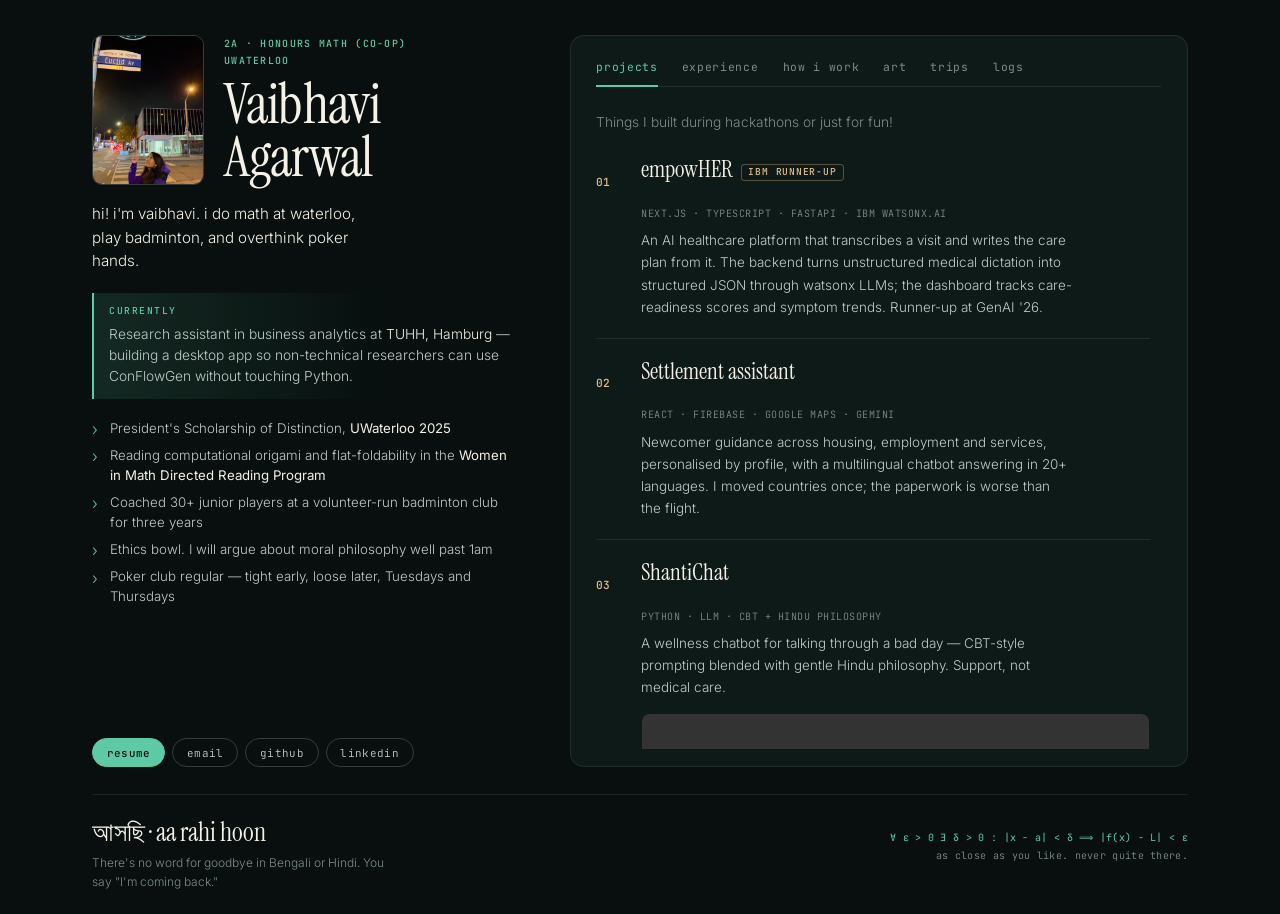
==== commit 21247e68: "art" ====
--- a/index.html
+++ b/index.html
@@ -184,7 +184,7 @@
         <div class="art">
           <figure>
             <img src="art/1.jpeg" alt="Painting by Vaibhavi Agarwal">
-            <figcaption>Untitled<span>Acrylic</span></figcaption>
+            <figcaption>Veronice<span>Lead & Charcoal</span></figcaption>
           </figure>
         </div>
       </div>
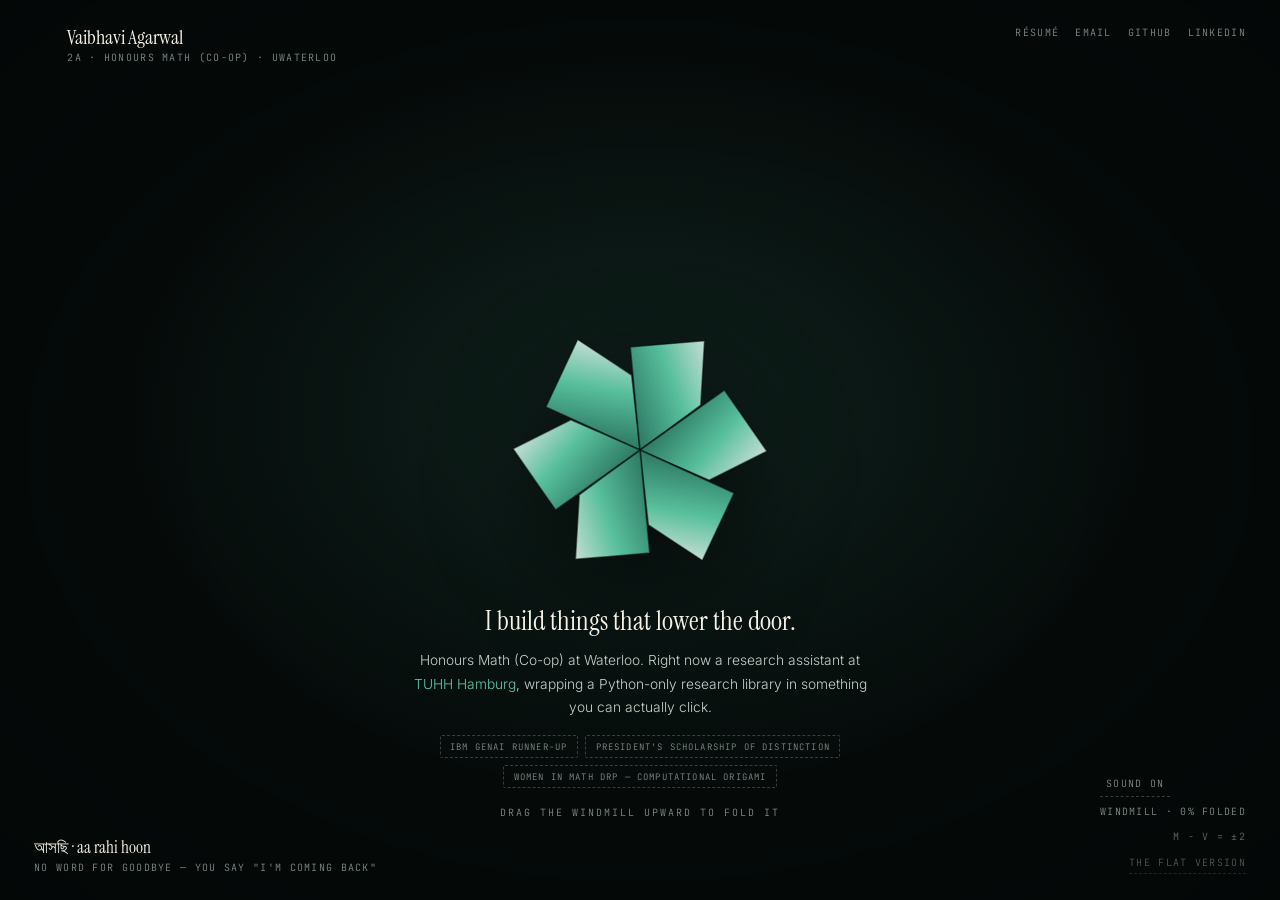
==== commit 88ee0f65: "The fold becomes the site" ====
--- a/index.html
+++ b/index.html
@@ -4,775 +4,108 @@
 <meta charset="UTF-8">
 <meta name="viewport" content="width=device-width, initial-scale=1.0">
 <title>Vaibhavi Agarwal</title>
-<meta name="description" content="Vaibhavi Agarwal — honours mathematics (co-op) at the University of Waterloo. Research assistant at TUHH Hamburg. Full-stack, data pipelines, applied probability.">
 <link rel="icon" href="favicon.svg" type="image/svg+xml">
-<link rel="stylesheet" href="style.css">
+<link rel="stylesheet" href="fold.css">
 </head>
-<body>
+<body data-phase="0">
 
-<canvas id="walk" aria-hidden="true"></canvas>
+<div class="glow"></div>
 
-<main class="shell">
-
-  <div class="cols">
-
-    <!-- ---------- identity ---------- -->
-    <section>
-      <div class="idhead">
-        <img class="portrait" src="vaibhavi.JPG" alt="Vaibhavi Agarwal">
-        <div>
-          <p class="eyebrow">2A · Honours Math (Co-op)<br>UWaterloo</p>
-          <h1 class="name">Vaibhavi<br>Agarwal</h1>
-        </div>
-      </div>
-
-      <p class="intro">hi! i'm vaibhavi. i do math at waterloo, play badminton, and overthink poker hands.</p>
-
-      <p class="now">
-        <b>Currently</b>
-        Research assistant in business analytics at <em>TUHH, Hamburg</em> — building a desktop app so non-technical researchers can use ConFlowGen without touching Python.
-      </p>
-
-      <ul class="facts">
-        <li>President's Scholarship of Distinction, <b>UWaterloo 2025</b></li>
-        <li>Reading computational origami and flat-foldability in the <b>Women in Math Directed Reading Program</b></li>
-        <li>Coached 30+ junior players at a volunteer-run badminton club for three years</li>
-        <li>Ethics bowl. I will argue about moral philosophy well past 1am</li>
-        <li>Poker club regular — tight early, loose later, Tuesdays and Thursdays</li>
-      </ul>
-
-      <nav class="links" aria-label="Elsewhere">
-        <a class="primary" href="resume.pdf" target="_blank" rel="noopener">resume</a>
-        <a href="mailto:v32agarw@uwaterloo.ca">email</a>
-        <a href="https://github.com/vaibhaviagarwal" target="_blank" rel="noopener">github</a>
-        <a href="https://linkedin.com/in/vaibhavi-agarwal-28b6481b3" target="_blank" rel="noopener">linkedin</a>
-      </nav>
-    </section>
-
-    <!-- ---------- panel ---------- -->
-    <section class="card">
-      <div class="tabs" role="tablist" aria-label="Sections">
-        <button class="tab" role="tab" id="t-projects" aria-controls="p-projects" aria-selected="true">projects</button>
-        <button class="tab" role="tab" id="t-exp" aria-controls="p-exp" aria-selected="false">experience</button>
-        <button class="tab" role="tab" id="t-play" aria-controls="p-play" aria-selected="false">how i work</button>
-        <button class="tab" role="tab" id="t-art" aria-controls="p-art" aria-selected="false">art</button>
-        <button class="tab" role="tab" id="t-trips" aria-controls="p-trips" aria-selected="false">trips</button>
-        <button class="tab" role="tab" id="t-log" aria-controls="p-log" aria-selected="false">logs</button>
-      </div>
-
-      <!-- projects -->
-      <div class="panel" role="tabpanel" id="p-projects" aria-labelledby="t-projects" tabindex="0">
-        <p class="lede">Things I built during hackathons or just for fun!</p>
-
-        <article class="project">
-          <p class="num">01</p>
-          <div class="phead">
-            <h3>empowHER<span class="badge">IBM runner-up</span></h3>
-            <a class="repo" href="#" target="_blank" rel="noopener">repo ↗</a>
-          </div>
-          <p class="stack">NEXT.JS · TYPESCRIPT · FASTAPI · IBM WATSONX.AI</p>
-          <p class="body">An AI healthcare platform that transcribes a visit and writes the care plan from it. The backend turns unstructured medical dictation into structured JSON through watsonx LLMs; the dashboard tracks care-readiness scores and symptom trends. Runner-up at GenAI '26.</p>
-        </article>
-
-        <article class="project">
-          <p class="num">02</p>
-          <div class="phead">
-            <h3>Settlement assistant</h3>
-            <a class="repo" href="#" target="_blank" rel="noopener">repo ↗</a>
-          </div>
-          <p class="stack">REACT · FIREBASE · GOOGLE MAPS · GEMINI</p>
-          <p class="body">Newcomer guidance across housing, employment and services, personalised by profile, with a multilingual chatbot answering in 20+ languages. I moved countries once; the paperwork is worse than the flight.</p>
-        </article>
-
-        <article class="project">
-          <p class="num">03</p>
-          <div class="phead">
-            <h3>ShantiChat</h3>
-            <a class="repo" href="#" target="_blank" rel="noopener">repo ↗</a>
-          </div>
-          <p class="stack">PYTHON · LLM · CBT + HINDU PHILOSOPHY</p>
-          <p class="body">A wellness chatbot for talking through a bad day — CBT-style prompting blended with gentle Hindu philosophy. Support, not medical care.</p>
-          <video controls preload="metadata" playsinline src="shanti_chat.mp4"></video>
-        </article>
-
-        <article class="project">
-          <p class="num">04</p>
-          <div class="phead">
-            <h3>Waterloo course finder</h3>
-            <a class="repo" href="#" target="_blank" rel="noopener">repo ↗</a>
-          </div>
-          <p class="stack">JAVA 17 · SWING · MAVEN · GSON</p>
-          <p class="body">Type a course code, get title, prereqs, coreqs and antireqs immediately. Built it because the official search took four clicks too many.</p>
-          <video controls preload="metadata" playsinline src="finder-demo.mp4"></video>
-        </article>
-      </div>
-
-      <!-- experience -->
-      <div class="panel" role="tabpanel" id="p-exp" aria-labelledby="t-exp" tabindex="0" hidden>
-        <article class="role">
-          <h3>Research assistant, business analytics</h3>
-          <p class="rmeta">Hamburg University of Technology (TUHH) · Hamburg · Apr 2026 – present</p>
-          <ul class="rlist">
-            <li>Built a full-stack desktop app (React, FastAPI, Electron) for ConFlowGen, an open-source PyPI library, so non-technical researchers can generate synthetic maritime container datasets without Python or a CLI.</li>
-            <li>Architected a REST API wrapping the ConFlowGen Python API — SSE real-time log streaming, SQLite scenario management, CSV import, and zero-dependency deployment via a bundled Python 3.12 runtime.</li>
-            <li>Engineered a data-cleaning pipeline over 5,000 inland waterway notices across four countries, parsing nested JSON and standardising mixed-format timestamps into a validated 4,743-row export.</li>
-          </ul>
-        </article>
-
-        <article class="role">
-          <h3>Developer</h3>
-          <p class="rmeta">Unify Giving · Remote · Incoming Aug 2026</p>
-          <ul class="rlist">
-          </ul>
-        </article>
-
-        <article class="role">
-          <h3>Directed reading program participant</h3>
-          <p class="rmeta">Combinatorics &amp; Optimization, UWaterloo (WIMDRP) · May 2026 – present</p>
-          <ul class="rlist">
-            <li>Selected for the competitive Women in Mathematics DRP to study computational origami and geometric folding theory under faculty mentorship.</li>
-            <li>Working through flat-foldability, crease-pattern validity, and graph-theoretic models of fold sequences.</li>
-          </ul>
-        </article>
-
-        <article class="role">
-          <h3>Editor-in-chief</h3>
-          <p class="rmeta">Humberside Collegiate Institute · Toronto · Sep 2024 – Jul 2025</p>
-          <ul class="rlist">
-            <li>Directed 10 subteams and 30+ contributors to produce and deliver the annual yearbook to a student body of 2,000+.</li>
-            <li>Coordinated across clubs, student council, faculty and administration, and shot original event photography.</li>
-          </ul>
-        </article>
-
-        <article class="role">
-          <h3>Assistant badminton coach</h3>
-          <p class="rmeta">Etobicoke Junior Badminton Club · Toronto · Sep 2022 – Jul 2025</p>
-          <ul class="rlist">
-            <li>Coached 30+ youth players over three years through structured drills and individual feedback.</li>
-            <li>Managed a volunteer team, tracking schedules and service hours.</li>
-          </ul>
-        </article>
-      </div>
-
-      <!-- how i play -->
-      <div class="panel" role="tabpanel" id="p-play" aria-labelledby="t-play" tabindex="0" hidden>
-        <p class="lede">Not a skills list — the resume has that.</p>
-        <ul class="play">
-          <li>
-            <strong>I get tighter before I get bolder.</strong>
-            <p>I like to understand the room before I commit to a direction. Whether I'm looking at a dataset, working through an argument, or solving a problem, I enjoy gathering the information that others might skip past. Once I understand the shape of the problem, I move quickly.</p>
-          </li>
-          <li>
-            <strong>I learn by teaching.</strong>
-            <p>Coaching beginners made me better than playing did. Breaking something down for someone who couldn't do it yet forced me to understand it precisely, not approximately. It's also how I tend to work with teams: if I can explain something simply, I probably understand it well enough to improve it.</p>
-          </li>
-          <li>
-            <strong>I look for the simplest path that works.</strong>
-            <p>I like getting to the point. I'm naturally drawn to finding the direct route through a problem, cutting steps that don't add value, and making complicated things easier to navigate. I care about efficiency, but not for its own sake — the goal is to make the outcome clearer and better.</p>
-          </li>
-          <li>
-            <strong>I build for the person who doesn't know yet.</strong>
-            <p>This is probably the through-line in everything I do. I'm interested in taking something that only works if you already have the context and making it accessible to someone who doesn't. A container dataset. A course lookup. Navigating a new country. A first badminton lesson. Different problems, same instinct: understand the system deeply enough to make the way in easier for someone else.</p>
-          </li>
-        </ul>
-        <p class="close">That's how I tend to contribute. I ask questions before I make assumptions, learn quickly by getting close to the problem, simplify where I can, and try to leave things easier to understand than I found them.</p>
-      </div>
-
-      <!-- art -->
-      <div class="panel" role="tabpanel" id="p-art" aria-labelledby="t-art" tabindex="0" hidden>
-        <p class="lede">My mum paints, properly. I was made to learn young, and I keep coming back to it.</p>
-        <div class="art">
-          <figure>
-            <img src="art/1.jpeg" alt="Painting by Vaibhavi Agarwal">
-            <figcaption>Veronice<span>Lead & Charcoal</span></figcaption>
-          </figure>
-        </div>
-      </div>
-
-      <!-- trips -->
-      <div class="panel" role="tabpanel" id="p-trips" aria-labelledby="t-trips" tabindex="0" hidden>
-        <p class="lede">Places I've been, and the ones I keep planning. I photograph everything — it's how I hold onto a trip in detail rather than in general.</p>
-        <!-- states: went / no / yet -->
-        <ul class="trips">
-          <li data-trip="hamburg"><span class="place">Hamburg</span><span class="state went">went</span></li>
-          <li data-trip="kolkata"><span class="place">Kolkata</span><span class="state went">went</span></li>
-          <li data-trip="berlin"><span class="place">Berlin</span><span class="state went">went</span></li>
-          <li data-trip="amsterdam"><span class="place">Amsterdam</span><span class="state went">went</span></li>
-          <li data-trip="koln"><span class="place">Köln</span><span class="state went">went</span></li>
-          <li data-trip="prague"><span class="place">Prague</span><span class="state went">went</span></li>
-          <li data-trip="london"><span class="place">London</span><span class="state went">went</span></li>
-          <li data-trip="toronto"><span class="place">Toronto</span><span class="state went">went</span></li>
-          <li data-trip="montreal"><span class="place">Montréal</span><span class="state went">went</span></li>
-          <li data-trip="iceland"><span class="place">Iceland, ring road, allegedly two weeks</span><span class="state no">didn't go</span></li>
-        </ul>
-
-        <p class="triphint">Click a place I've been to deal the hand.</p>
-      </div>
-
-      <!-- logs -->
-      <div class="panel" role="tabpanel" id="p-log" aria-labelledby="t-log" tabindex="0" hidden>
-        <p class="lede">Things I keep track of, loosely.</p>
-
-        <section class="poker">
-          <p class="filmtag">Poker log · Tuesdays and Thursdays</p>
-          <div class="pstats" id="pstats"></div>
-          <canvas id="spark" height="70" aria-label="Cumulative result across sessions"></canvas>
-          <ul class="plog" id="plog"></ul>
-          <p class="pnote">Kept honestly, including the nights the ego called.</p>
-        </section>
-
-        <div class="nowgrid">
-          <div class="receipt" id="receipt"></div>
-
-          <article class="film">
-            <p class="filmtag">Film I'm thinking about</p>
-            <h3>REPLACE ME</h3>
-            <p class="filmmeta">Director · Year · watched TODO</p>
-            <p class="rating" aria-label="rating out of 5">
-              <span class="on"></span><span class="on"></span><span class="on"></span><span></span><span></span>
-            </p>
-            <p class="filmbody">Two or three sentences on why it stuck. Replace this with something you actually watched — an opinion in your own words is worth more here than a plot summary.</p>
-          </article>
-        </div>
-      </div>
-    </section>
-
-  </div>
-
-  <!-- ---------- photo deck ---------- -->
-  <div class="deck-overlay" id="deck-overlay" hidden>
-    <div class="deck-stage" role="dialog" aria-modal="true" aria-labelledby="deck-title">
-      <p class="deck-title" id="deck-title"></p>
-      <div class="deck" id="deck"></div>
-      <div class="deck-bar">
-        <button class="deck-nav" id="deck-prev" type="button" aria-label="Previous photo">‹</button>
-        <span class="deck-count" id="deck-count"></span>
-        <button class="deck-nav" id="deck-next" type="button" aria-label="Next photo">›</button>
-      </div>
-      <p class="deck-hint">click the card to shuffle · esc or click away to fold</p>
+<header class="chrome top">
+  <div class="id">
+    <button id="home" title="fold it back" aria-label="Fold it back">✻</button>
+    <div>
+      <b>Vaibhavi Agarwal</b>
+      <span>2A · honours math (co-op) · uwaterloo</span>
     </div>
   </div>
+  <nav class="elsewhere">
+    <a href="resume.pdf" target="_blank" rel="noopener">résumé</a>
+    <a href="mailto:v32agarw@uwaterloo.ca">email</a>
+    <a href="https://github.com/vaibhaviagarwal" target="_blank" rel="noopener">github</a>
+    <a href="https://linkedin.com/in/vaibhavi-agarwal-28b6481b3" target="_blank" rel="noopener">linkedin</a>
+  </nav>
+</header>
 
-  <!-- ---------- footer ---------- -->
-  <footer class="foot">
-    <p class="aschi">আসছি · aa rahi hoon
-      <span>There's no word for goodbye in Bengali or Hindi. You say "I'm coming back."</span>
-    </p>
-    <p class="epsilon">
-      <b>∀ ε &gt; 0 ∃ δ &gt; 0 : |x − a| &lt; δ ⟹ |f(x) − L| &lt; ε</b><br>
-      as close as you like. never quite there.
-    </p>
-  </footer>
+<div id="stage">
+  <svg id="sheet" viewBox="-170 -170 340 340" aria-label="A paper windmill that folds into a lotus">
+    <defs>
+      <linearGradient id="gOut" x1="0" y1="1" x2="0" y2="0">
+        <stop offset="0"   stop-color="#2f7f68"/>
+        <stop offset=".55" stop-color="#5dcaa5"/>
+        <stop offset="1"   stop-color="#cfeadf"/>
+      </linearGradient>
+      <linearGradient id="gIn" x1="0" y1="1" x2="0" y2="0">
+        <stop offset="0"   stop-color="#b4707a"/>
+        <stop offset=".6"  stop-color="#e5a8ae"/>
+        <stop offset="1"   stop-color="#f7dfdc"/>
+      </linearGradient>
+      <radialGradient id="gCore">
+        <stop offset="0" stop-color="#f6f2e8"/>
+        <stop offset="1" stop-color="#e6c58a"/>
+      </radialGradient>
+    </defs>
+    <g id="creases" opacity="0"></g>
+    <g id="inner"></g>
+    <g id="model"></g>
+    <circle id="core" r="0" fill="url(#gCore)"/>
+    <g id="labels"></g>
+  </svg>
+</div>
 
-</main>
+<figure class="print" id="print" role="button" tabindex="0" aria-label="Open the photograph">
+  <img src="vaibhavi.JPG" alt="Vaibhavi Agarwal pointing at the Euclid Ave street sign in Toronto">
+  <figcaption>Euclid Ave · Toronto</figcaption>
+</figure>
 
-<script>
-/* ==========================================================================
-   1 · content
-   2 · helpers
-   3 · tabs
-   4 · trip photo deck
-   5 · poker log
-   6 · music receipt
-   7 · background walker
-   ========================================================================== */
-(() => {
+<section id="intro">
+  <p class="pitch">I build things that lower the door.</p>
+  <p class="line">Honours Math (Co-op) at Waterloo. Right now a research assistant at
+    <em>TUHH Hamburg</em>, wrapping a Python-only research library in something you can
+    actually click.</p>
+  <p class="creds">
+    <span>IBM GenAI runner-up</span>
+    <span>President's Scholarship of Distinction</span>
+    <span>Women in Math DRP — computational origami</span>
+  </p>
+  <p class="hint" id="hint">drag the windmill upward to fold it</p>
+</section>
 
-/* ==========================================================================
-   1 · content
-   ========================================================================== */
+<section id="paper" aria-hidden="true">
+  <article class="leaf">
+    <button class="close" id="paper-close" aria-label="Fold back">fold back ↩</button>
+    <p class="kicker" id="paper-kicker"></p>
+    <h2 id="paper-title"></h2>
+    <div id="paper-body"></div>
+  </article>
+</section>
 
-/* --- TRIP PHOTOS ---------------------------------------------------------
-   The key must match data-trip="..." on the trip's <li> in the HTML above.
-   Each photo is [ 'path/to/file.jpg', 'one line caption' ], with the path
-   relative to index.html — e.g. images live in travel photos/hamburg/.
-   Only trips badged "went" are clickable. A went-trip with no photos here
-   still opens and simply says there are none yet.
---------------------------------------------------------------------------- */
-const TRIPS = {
-  hamburg: [
-    ['travel photos/hamburg/1.jpeg', ''],
-    ['travel photos/hamburg/2.jpeg', ''],
-    ['travel photos/hamburg/4.jpeg', ''],
-    ['travel photos/hamburg/5.jpeg', ''],
-    ['travel photos/hamburg/6.jpeg', '']
-  ],
-  kolkata: [
-    ['travel photos/kolkata/1.jpeg', ''],
-    ['travel photos/kolkata/2.jpeg', ''],
-    ['travel photos/kolkata/3.jpeg', ''],
-    ['travel photos/kolkata/4.jpeg', ''],
-    ['travel photos/kolkata/5.jpeg', ''],
-    ['travel photos/kolkata/6.jpeg', ''],
-    ['travel photos/kolkata/7.jpeg', ''],
-    ['travel photos/kolkata/8.jpeg', ''],
-    ['travel photos/kolkata/9.jpeg', ''],
-    ['travel photos/kolkata/10.jpeg', '']
-  ],
-  berlin: [
-    ['travel photos/berlin/09A2B412-C57C-453A-A6DB-7B29BACE5D15_1_102_o.jpeg', ''],
-    ['travel photos/berlin/2475A724-AE59-42DB-A1B1-FFB348EB0F4A_1_105_c.jpeg', ''],
-    ['travel photos/berlin/7BF981BC-EF2C-461E-96B1-7AC6F20F3261_1_102_o.jpeg', '']
-  ],
-  amsterdam: [
-    ['travel photos/amsterdam/1.jpeg', ''],
-    ['travel photos/amsterdam/2.jpeg', ''],
-    ['travel photos/amsterdam/3.jpeg', ''],
-    ['travel photos/amsterdam/4.jpeg', ''],
-    ['travel photos/amsterdam/5.jpeg', '']
-  ],
-  koln: [
-    ['travel photos/koln/1.jpeg', ''],
-    ['travel photos/koln/2.jpeg', ''],
-    ['travel photos/koln/3.jpeg', ''],
-    ['travel photos/koln/4.jpeg', ''],
-    ['travel photos/koln/5.jpeg', '']
-  ],
-  prague: [
-    ['travel photos/prague/1.jpeg', ''],
-    ['travel photos/prague/2.jpeg', ''],
-    ['travel photos/prague/3.jpeg', ''],
-    ['travel photos/prague/4.jpeg', ''],
-    ['travel photos/prague/5.jpeg', ''],
-    ['travel photos/prague/6.jpeg', '']
-  ]
-};
+<footer class="chrome bottom">
+  <div class="aschi">
+    <span>আসছি · aa rahi hoon</span>
+    no word for goodbye — you say "i'm coming back"
+  </div>
+  <div class="meta">
+    <button id="sound" aria-pressed="true" title="paper sound">sound on</button>
+    <span id="state">windmill</span> · <span id="foldpct">0% folded</span>
+    <span class="thm">M − V = ±2</span>
+    <a class="thm prev" href="classic.html">the flat version</a>
+  </div>
+</footer>
 
-/* --- POKER LOG -----------------------------------------------------------
-   One line per session: [ 'YYYY-MM-DD', result, 'optional note' ]
-   Result is in dollars; negative for a losing night. Newest at the bottom.
-   While this list is empty the tab shows the "tracking from September" note
-   and hides the stats, chart and list automatically.
---------------------------------------------------------------------------- */
-const SESSIONS = [
-  // ['2026-09-08', 18, 'ran quiet, folded a lot'],
-];
+<div class="deck-overlay" id="deck-overlay" hidden>
+  <div class="deck-stage" role="dialog" aria-modal="true" aria-labelledby="deck-title">
+    <p class="deck-title" id="deck-title"></p>
+    <div class="deck" id="deck"></div>
+    <div class="deck-bar">
+      <button class="deck-nav" id="deck-prev" aria-label="Previous photo">‹</button>
+      <span class="deck-count" id="deck-count"></span>
+      <button class="deck-nav" id="deck-next" aria-label="Next photo">›</button>
+    </div>
+    <p class="deck-hint">click the card to shuffle · esc to fold</p>
+  </div>
+</div>
 
-/* --- MUSIC ---------------------------------------------------------------
-   Reads your last.fm, which scrobbles from Spotify automatically.
-   period: 7day · 1month · 3month · 12month · overall
-   Change label to match whatever period you pick.
---------------------------------------------------------------------------- */
-const LASTFM = {
-  user:   'vaibhaviagar696',
-  key:    '87d3f3ddb22d342144b155fe4ff51d61',
-  period: '7day',
-  label:  'LAST 7 DAYS'
-};
-
-/* ==========================================================================
-   2 · helpers
-   ========================================================================== */
-
-const $  = (sel) => document.querySelector(sel);
-const $$ = (sel) => [...document.querySelectorAll(sel)];
-
-const esc = (s) => String(s).replace(/[&<>"]/g, c =>
-  ({ '&': '&amp;', '<': '&lt;', '>': '&gt;', '"': '&quot;' }[c]));
-
-
-/* ==========================================================================
-   3 · tabs
-   ========================================================================== */
-
-const tabs = $$('.tab');
-
-function selectTab(tab) {
-  tabs.forEach(t => {
-    const on = t === tab;
-    t.setAttribute('aria-selected', on);
-    document.getElementById(t.getAttribute('aria-controls')).hidden = !on;
-  });
-  if (tab.id === 't-log') drawSpark();
-}
-
-tabs.forEach((t, i) => {
-  t.addEventListener('click', () => selectTab(t));
-  t.addEventListener('keydown', (e) => {
-    const d = e.key === 'ArrowRight' ? 1 : e.key === 'ArrowLeft' ? -1 : 0;
-    if (!d) return;
-    e.preventDefault();
-    const next = tabs[(i + d + tabs.length) % tabs.length];
-    next.focus();
-    selectTab(next);
-  });
-});
-
-/* repo links still set to "#" remove themselves */
-$$('.repo').forEach(a => {
-  if (a.getAttribute('href') === '#') a.remove();
-});
-
-/* an artwork whose file isn't in the folder yet removes itself */
-$$('.art img').forEach(img => {
-  img.addEventListener('error', () => {
-    const fig = img.closest('figure');
-    if (fig) fig.remove();
-  });
-});
-
-/* the film card hides itself until it's a real film */
-const filmEl = $('.film h3');
-if (filmEl && /^REPLACE ME$/i.test(filmEl.textContent.trim())) {
-  $('.film').remove();
-}
-
-
-/* ==========================================================================
-   4 · trip photo deck
-   ========================================================================== */
-
-const overlay  = $('#deck-overlay');
-const deckEl   = $('#deck');
-const deckBar  = $('.deck-bar');
-const deckHint = $('.deck-hint');
-let deckPhotos = [], deckIdx = 0, lastFocus = null;
-
-function layoutDeck() {
-  const n = deckPhotos.length;
-  [...deckEl.children].forEach((card, i) => {
-    let off = (i - deckIdx + n) % n;
-    if (off > 3) off = 4;
-    card.dataset.off = off;
-    card.style.zIndex = String(20 - off);
-  });
-  $('#deck-count').textContent = (deckIdx + 1) + ' / ' + n;
-}
-
-function step(dir) {
-  const n = deckPhotos.length;
-  if (n < 2) return;
-  deckIdx = (deckIdx + dir + n) % n;
-  layoutDeck();
-}
-
-function showEmptyCard() {
-  deckBar.hidden = true;
-  deckHint.textContent = 'esc or click away to fold';
-  deckEl.innerHTML =
-    '<figure class="pcard pcard-empty" data-off="0"><p>No photos to display at the moment.</p></figure>';
-}
-
-function openDeck(title, photos) {
-  deckPhotos = photos || [];
-  deckIdx = 0;
-  lastFocus = document.activeElement;
-  $('#deck-title').textContent = title;
-
-  const empty = deckPhotos.length === 0;
-  deckBar.hidden = empty || deckPhotos.length < 2;
-  deckHint.textContent = empty
-    ? 'esc or click away to fold'
-    : 'click the card to shuffle · esc or click away to fold';
-
-  deckEl.innerHTML = empty
-    ? '<figure class="pcard pcard-empty" data-off="0"><p>No photos to display at the moment.</p></figure>'
-    : deckPhotos.map(([src, cap]) =>
-        '<figure class="pcard"><img src="' + esc(src) + '" alt="' + esc(cap) + '">' +
-        '<figcaption>' + esc(cap) + '</figcaption></figure>'
-      ).join('');
-
-  if (!empty) {
-    [...deckEl.children].forEach(c => {
-      c.addEventListener('click', () => step(1));
-      /* a card whose image isn't found is removed from the deck */
-      c.querySelector('img').addEventListener('error', () => {
-        const i = [...deckEl.children].indexOf(c);
-        if (i > -1) deckPhotos.splice(i, 1);
-        c.remove();
-        if (!deckPhotos.length) return showEmptyCard();
-        deckIdx = 0;
-        deckBar.hidden = deckPhotos.length < 2;
-        layoutDeck();
-      });
-    });
-    layoutDeck();
-  }
-
-  overlay.hidden = false;
-  document.body.classList.add('locked');
-  requestAnimationFrame(() => overlay.classList.add('on'));
-  (empty ? overlay : $('#deck-next')).focus();
-}
-
-function closeDeck() {
-  overlay.classList.remove('on');
-  document.body.classList.remove('locked');
-  setTimeout(() => { overlay.hidden = true; deckEl.innerHTML = ''; }, 220);
-  if (lastFocus) lastFocus.focus();
-}
-
-overlay.addEventListener('click', (e) => { if (e.target === overlay) closeDeck(); });
-$('#deck-next').addEventListener('click', () => step(1));
-$('#deck-prev').addEventListener('click', () => step(-1));
-
-document.addEventListener('keydown', (e) => {
-  if (overlay.hidden) return;
-  if (e.key === 'Escape')     closeDeck();
-  if (e.key === 'ArrowRight') step(1);
-  if (e.key === 'ArrowLeft')  step(-1);
-});
-
-let swipeX = null;
-overlay.addEventListener('touchstart', (e) => { swipeX = e.touches[0].clientX; }, { passive: true });
-overlay.addEventListener('touchend', (e) => {
-  if (swipeX === null) return;
-  const dx = e.changedTouches[0].clientX - swipeX;
-  if (Math.abs(dx) > 45) step(dx < 0 ? 1 : -1);
-  swipeX = null;
-}, { passive: true });
-
-/* only places badged "went" become clickable */
-$$('.trips li[data-trip]').forEach(li => {
-  if (!li.querySelector('.state.went')) return;
-  const photos = TRIPS[li.dataset.trip] || [];
-  const place  = li.querySelector('.place');
-  const label  = place.textContent;
-  place.innerHTML = '<button class="tripbtn" type="button">' + esc(label) +
-    (photos.length ? '<span class="tripn">' + photos.length + '</span>' : '') +
-    '</button>';
-  place.querySelector('button').addEventListener('click', () => openDeck(label, photos));
-});
-
-
-/* ==========================================================================
-   5 · poker log
-   ========================================================================== */
-
-const money = (n) => (n >= 0 ? '+$' : '−$') + Math.abs(n);
-
-function renderPoker() {
-  if (!SESSIONS.length) {
-    $('#pstats').outerHTML =
-      '<p class="pempty">Tracking from September 2026. Every session, wins and losses ' +
-      'both — a record is only worth keeping if it\'s complete.</p>';
-    $('#spark').remove();
-    $('#plog').remove();
-    $('.pnote').remove();
-    return;
-  }
-
-  const net  = SESSIONS.reduce((s, x) => s + x[1], 0);
-  const wins = SESSIONS.filter(x => x[1] > 0).length;
-  const best = Math.max(...SESSIONS.map(x => x[1]));
-
-  $('#pstats').innerHTML = [
-    ['sessions', SESSIONS.length],
-    ['net', money(net)],
-    ['winning nights', wins + '/' + SESSIONS.length],
-    ['best', money(best)]
-  ].map(([k, v]) =>
-    '<div><span>' + k + '</span><b class="' +
-    (String(v).startsWith('−') ? 'neg' : '') + '">' + v + '</b></div>'
-  ).join('');
-
-  $('#plog').innerHTML = SESSIONS.slice().reverse().map(([d, r, n]) =>
-    '<li><span class="pd">' + d.slice(5) + '</span>' +
-    '<span class="pn">' + esc(n || '—') + '</span>' +
-    '<span class="pr ' + (r < 0 ? 'neg' : 'pos') + '">' + money(r) + '</span></li>'
-  ).join('');
-}
-
-function drawSpark() {
-  const cv = $('#spark');
-  if (!cv || !cv.clientWidth) return;
-  const ctx = cv.getContext('2d');
-  const dpr = Math.min(window.devicePixelRatio || 1, 2);
-  const w = cv.clientWidth, h = 70;
-  cv.width = w * dpr; cv.height = h * dpr;
-  ctx.setTransform(dpr, 0, 0, dpr, 0, 0);
-  ctx.clearRect(0, 0, w, h);
-
-  let acc = 0;
-  const pts = [0].concat(SESSIONS.map(s => (acc += s[1])));
-  const lo = Math.min(...pts, 0), hi = Math.max(...pts, 0);
-  const pad = 8;
-  const X = i => (i / (pts.length - 1)) * (w - 2) + 1;
-  const Y = v => h - pad - ((v - lo) / ((hi - lo) || 1)) * (h - pad * 2);
-
-  ctx.strokeStyle = 'rgba(244,241,232,0.14)';
-  ctx.lineWidth = 1;
-  ctx.beginPath(); ctx.moveTo(0, Y(0)); ctx.lineTo(w, Y(0)); ctx.stroke();
-
-  ctx.strokeStyle = pts[pts.length - 1] >= 0 ? '#5dcaa5' : '#e0bd8a';
-  ctx.lineWidth = 1.6;
-  ctx.lineJoin = 'round';
-  ctx.beginPath();
-  pts.forEach((v, i) => i ? ctx.lineTo(X(i), Y(v)) : ctx.moveTo(X(i), Y(v)));
-  ctx.stroke();
-
-  ctx.fillStyle = ctx.strokeStyle;
-  ctx.beginPath();
-  ctx.arc(X(pts.length - 1), Y(pts[pts.length - 1]), 2.6, 0, 6.283);
-  ctx.fill();
-}
-
-renderPoker();
-window.addEventListener('resize', drawSpark);
-
-
-/* ==========================================================================
-   6 · music receipt
-   ========================================================================== */
-
-const RECEIPT_FALLBACK = [
-  ['Nothing scrobbled yet', 'give it a few days', ''],
-  ['Everything you play', 'lands here on its own', ''],
-  ['No upkeep required', 'that is the point', '']
-];
-
-function renderReceipt(rows, plays, last) {
-  const el = $('#receipt');
-  if (!el) return;
-  const body = rows.map(([n, a, p], i) =>
-    '<div class="rrow"><span class="i">' + String(i + 1).padStart(2, '0') + '</span>' +
-    '<span class="n">' + esc(n) + '<span class="a">' + esc(a) + '</span></span>' +
-    '<span class="d">' + (p ? '×' + p : '') + '</span></div>'
-  ).join('');
-
-  el.innerHTML =
-    '<h3>Vaibhavi&rsquo;s receipt</h3>' +
-    '<p class="rsub">TOP TRACKS &middot; ' + LASTFM.label + '</p>' +
-    '<div class="rrule"></div>' + body +
-    '<div class="rrule"></div>' +
-    '<div class="rtot"><span>ITEMS</span><span>' + rows.length + '</span></div>' +
-    (plays ? '<div class="rtot"><span>TOTAL PLAYS</span><span>' + plays + '</span></div>' : '') +
-    '<div class="barcode"></div>' +
-    (last ? '<p class="rlast">LAST PLAYED &middot; ' + esc(last) + '</p>' : '') +
-    '<p class="rfoot">THANK YOU FOR LISTENING</p>';
-}
-
-async function loadMusic() {
-  renderReceipt(RECEIPT_FALLBACK, 0, '');
-  if (!LASTFM.key) return;
-
-  const api = (method, extra) =>
-    'https://ws.audioscrobbler.com/2.0/?method=' + method +
-    '&user=' + encodeURIComponent(LASTFM.user) +
-    '&api_key=' + LASTFM.key + '&format=json' + extra;
-
-  try {
-    const [topRes, recRes] = await Promise.all([
-      fetch(api('user.gettoptracks', '&period=' + LASTFM.period + '&limit=5')),
-      fetch(api('user.getrecenttracks', '&limit=1'))
-    ]);
-
-    const top  = await topRes.json();
-    const list = top && top.toptracks && top.toptracks.track || [];
-    if (!list.length) return;
-
-    const rows  = list.map(t => [t.name, (t.artist && t.artist.name) || '', t.playcount]);
-    const plays = list.reduce((s, t) => s + Number(t.playcount || 0), 0);
-
-    let last = '';
-    try {
-      const rec = await recRes.json();
-      const r = rec && rec.recenttracks && rec.recenttracks.track && rec.recenttracks.track[0];
-      if (r) last = r.name + ' — ' + ((r.artist && r.artist['#text']) || '');
-    } catch (e) { /* the last-played line is optional */ }
-
-    renderReceipt(rows, plays, last);
-  } catch (e) {
-    /* offline, bad key, or opened from file:// — the fallback is already up */
-  }
-}
-
-loadMusic();
-
-
-/* ==========================================================================
-   7 · background walker
-   A random walk biased toward the cursor. The pull reverses inside ORBIT px,
-   so it approaches without ever arriving. Frozen on touch and for anyone
-   who has reduced motion switched on.
-   ========================================================================== */
-
-const cv  = $('#walk');
-const ctx = cv.getContext('2d');
-const reduced = window.matchMedia('(prefers-reduced-motion: reduce)').matches;
-const touch   = window.matchMedia('(pointer: coarse)').matches;
-const ORBIT   = 170;
-const TRAIL   = 260;
-
-let vw = 0, vh = 0;
-let p = { x: 0, y: 0, vx: 0, vy: 0 };
-let trail = [];
-let tx = 0, ty = 0, hasMouse = false, idle = 999, clock = 0;
-
-function fitWalker() {
-  const dpr = Math.min(window.devicePixelRatio || 1, 2);
-  vw = window.innerWidth; vh = window.innerHeight;
-  cv.width = Math.floor(vw * dpr); cv.height = Math.floor(vh * dpr);
-  ctx.setTransform(dpr, 0, 0, dpr, 0, 0);
-  ctx.lineCap = 'round'; ctx.lineJoin = 'round';
-  p.x = vw * 0.5; p.y = vh * 0.55;
-  tx = p.x; ty = p.y;
-  trail = [];
-  if (reduced || touch) { ctx.clearRect(0, 0, vw, vh); frozenWalk(); }
-}
-
-function frozenWalk() {
-  let x = vw * 0.15, y = vh * 0.75, a = -0.5;
-  ctx.strokeStyle = 'rgba(93, 202, 165, 0.22)';
-  ctx.lineWidth = 1.2;
-  ctx.beginPath(); ctx.moveTo(x, y);
-  for (let i = 0; i < 500; i++) {
-    a += Math.sin(i * 0.11) * 0.24 + Math.cos(i * 0.037) * 0.15;
-    x += Math.cos(a) * 2.6; y += Math.sin(a) * 2.6;
-    ctx.lineTo(x, y);
-  }
-  ctx.stroke();
-}
-
-window.addEventListener('mousemove', (e) => {
-  tx = e.clientX; ty = e.clientY; hasMouse = true; idle = 0;
-}, { passive: true });
-window.addEventListener('mouseout', () => { hasMouse = false; });
-
-function walkFrame() {
-  clock += 0.01; idle += 1;
-  const resting = !hasMouse || idle > 110;
-
-  if (resting) {
-    tx = vw * 0.5 + Math.cos(clock * 0.4) * vw * 0.28;
-    ty = vh * 0.5 + Math.sin(clock * 0.29) * vh * 0.26;
-  }
-
-  const dx = tx - p.x, dy = ty - p.y;
-  const d  = Math.hypot(dx, dy) || 1;
-  const pull   = 0.00020 * (d - ORBIT);
-  const wander = resting ? 0.16 : 0.40;
-  const damp   = resting ? 0.955 : 0.930;
-
-  p.vx = (p.vx + (dx / d) * pull * d + (Math.random() - 0.5) * wander) * damp;
-  p.vy = (p.vy + (dy / d) * pull * d + (Math.random() - 0.5) * wander) * damp;
-  p.x += p.vx; p.y += p.vy;
-
-  trail.push([p.x, p.y]);
-  if (trail.length > TRAIL) trail.shift();
-
-  ctx.clearRect(0, 0, vw, vh);
-  for (let i = 1; i < trail.length; i++) {
-    const k = i / trail.length;
-    ctx.strokeStyle = 'rgba(93, 202, 165, ' + (k * k * 0.62).toFixed(3) + ')';
-    ctx.lineWidth = 0.6 + k * 2.1;
-    ctx.beginPath();
-    ctx.moveTo(trail[i - 1][0], trail[i - 1][1]);
-    ctx.lineTo(trail[i][0], trail[i][1]);
-    ctx.stroke();
-  }
-  ctx.fillStyle = 'rgba(93, 202, 165, 0.85)';
-  ctx.beginPath(); ctx.arc(p.x, p.y, 2.1, 0, 6.283); ctx.fill();
-
-  requestAnimationFrame(walkFrame);
-}
-
-window.addEventListener('resize', fitWalker);
-fitWalker();
-if (!reduced && !touch) walkFrame();
-
-})();
-</script>
-
+<script src="fold.js"></script>
 </body>
 </html>
--- a/fold.css
+++ b/fold.css
@@ -0,0 +1,348 @@
+@import url('https://fonts.googleapis.com/css2?family=Instrument+Serif:ital@0;1&family=Inter:wght@300;400;500&family=JetBrains+Mono:wght@400;500&display=swap');
+
+:root{
+  --ink:#060c0b; --ink-2:#0b1413;
+  --cream:#f6f2e8; --cream-2:#c8d1cb; --muted:#7f8d86;
+  --teal:#5dcaa5; --blush:#e5a8ae; --gold:#e6c58a;
+  --line:rgba(246,242,232,.10); --line-2:rgba(246,242,232,.22);
+  /* paper */
+  --p-bg:#f6f2e8; --p-ink:#1b1712; --p-body:#3c372d; --p-mute:#8b8170; --p-rule:#d6cdba;
+  --serif:'Instrument Serif',Georgia,serif;
+  --sans:'Inter',-apple-system,BlinkMacSystemFont,sans-serif;
+  --mono:'JetBrains Mono',ui-monospace,Menlo,monospace;
+}
+
+*{box-sizing:border-box}
+html,body{margin:0;height:100%;background:var(--ink);color:var(--cream);
+  font-family:var(--sans);font-weight:300;-webkit-font-smoothing:antialiased;overflow:hidden}
+.glow{position:fixed;inset:0;z-index:0;pointer-events:none;
+  background:radial-gradient(58% 58% at 50% 46%,rgba(93,202,165,.11),transparent 70%),
+             radial-gradient(90% 90% at 50% 50%,transparent 30%,rgba(0,0,0,.55) 100%);
+  transition:background .8s ease}
+body[data-phase="2"] .glow{background:
+  radial-gradient(46% 46% at 24% 50%,rgba(93,202,165,.10),transparent 70%),
+  radial-gradient(90% 90% at 50% 50%,transparent 30%,rgba(0,0,0,.6) 100%)}
+:focus-visible{outline:2px solid var(--teal);outline-offset:3px;border-radius:2px}
+button{font:inherit;background:none;border:0;color:inherit}
+
+/* ---------------- chrome ---------------- */
+.chrome{position:fixed;left:0;right:0;z-index:12;display:flex;justify-content:space-between;
+  align-items:flex-start;padding:26px 34px;gap:2rem;font-family:var(--mono);font-size:10px;
+  letter-spacing:.13em;text-transform:uppercase;color:var(--muted);pointer-events:none}
+.chrome.top{top:0}
+.chrome.bottom{bottom:0;align-items:flex-end}
+.chrome a,.chrome button{pointer-events:auto}
+.id{display:flex;gap:11px;align-items:flex-start}
+.id b{display:block;font-family:var(--serif);font-weight:400;font-size:20px;letter-spacing:0;
+  text-transform:none;color:var(--cream);line-height:1.1}
+.id span{display:block;margin-top:3px}
+#home{color:var(--teal);font-size:17px;cursor:pointer;line-height:1.2;opacity:0;
+  transition:opacity .4s,transform .6s cubic-bezier(.3,0,.2,1)}
+body[data-phase="1"] #home,body[data-phase="2"] #home{opacity:.9}
+#home:hover{transform:rotate(135deg)}
+.elsewhere{display:flex;gap:16px;flex-wrap:wrap;justify-content:flex-end}
+.elsewhere a{color:var(--muted);text-decoration:none;border-bottom:1px dashed transparent;padding-bottom:2px}
+.elsewhere a:hover{color:var(--teal);border-bottom:1px solid var(--teal)}
+.aschi span{display:block;font-family:var(--serif);font-size:17px;color:var(--cream);
+  letter-spacing:0;text-transform:none;margin-bottom:3px}
+.meta{text-align:right;line-height:2}
+#sound{display:block;margin-bottom:5px;font-family:var(--mono);font-size:10px;
+  letter-spacing:.13em;text-transform:uppercase;color:var(--muted);cursor:pointer;
+  border-bottom:1px dashed var(--line-2);padding-bottom:2px}
+#sound:hover{color:var(--teal);border-bottom-color:var(--teal)}
+#sound[aria-pressed="false"]{opacity:.45}
+.thm{display:block;opacity:.75;margin-top:5px}
+a.prev{color:var(--muted);text-decoration:none;border-bottom:1px dashed var(--line-2);
+  opacity:.6;margin-top:6px;display:inline-block}
+a.prev:hover{color:var(--teal);border-bottom-style:solid;border-color:var(--teal);opacity:1}
+
+/* ---------------- the sheet ---------------- */
+#stage{position:fixed;inset:0;z-index:2;display:grid;place-items:center;
+  transition:transform 1s cubic-bezier(.32,.02,.2,1)}
+body[data-phase="2"] #stage{transform:translateX(max(-27vw,-380px)) scale(.52)}
+#sheet{width:min(70vmin,580px);height:min(70vmin,580px);overflow:visible;
+  cursor:grab;touch-action:none;filter:drop-shadow(0 26px 46px rgba(0,0,0,.55))}
+#sheet.dragging{cursor:grabbing}
+.petal{transition:filter .35s ease}
+.petal.hot{filter:brightness(1.16) drop-shadow(0 0 16px rgba(93,202,165,.45))}
+.pl{font-family:var(--serif);font-size:15.5px;fill:var(--cream);opacity:0;cursor:pointer;
+  transition:opacity .55s ease,fill .2s ease;dominant-baseline:middle}
+.pl.on{opacity:.94}
+.pl:hover{fill:var(--teal)}
+.ps{font-family:var(--mono);font-size:6px;letter-spacing:.16em;fill:var(--muted);
+  opacity:0;transition:opacity .55s ease;dominant-baseline:middle;cursor:pointer}
+.ps.on{opacity:.85}
+body[data-phase="2"] .pl,body[data-phase="2"] .ps{opacity:0;pointer-events:none}
+#intro{position:fixed;left:50%;bottom:9vh;transform:translateX(-50%);z-index:6;
+  width:min(660px,84vw);text-align:center;transition:opacity .35s ease}
+
+/* a photographic print, left on the table beside everything else */
+.print{position:fixed;left:34px;bottom:132px;z-index:6;margin:0;width:124px;
+  background:#fdfcf8;padding:8px 8px 0;border-radius:1px;transform:rotate(-3.2deg);
+  box-shadow:0 16px 30px rgba(0,0,0,.55),0 2px 5px rgba(0,0,0,.4);
+  transition:transform .45s cubic-bezier(.2,.8,.3,1),opacity .4s ease}
+.print:hover{transform:rotate(-1deg) translateY(-5px)}
+/* stays out of sight until the windmill has opened into the lotus */
+body[data-phase="0"] .print,body[data-phase="2"] .print{opacity:0;pointer-events:none;
+  transform:rotate(-3.2deg) translateY(14px)}
+.print{cursor:pointer}
+.print:focus-visible{outline:2px solid var(--teal);outline-offset:4px}
+.print img{width:100%;aspect-ratio:3/4;object-fit:cover;display:block;border-radius:1px}
+.print figcaption{font-family:var(--mono);font-size:.5rem;letter-spacing:.1em;
+  text-transform:uppercase;color:#8b8170;text-align:center;padding:.5rem 0 .55rem}
+
+.pitch{font-family:var(--serif);font-size:1.7rem;line-height:1.2;color:var(--cream);margin:0}
+.line{font-size:.86rem;line-height:1.7;color:var(--cream-2);margin:.7rem auto 0;max-width:52ch}
+.line em{font-style:normal;color:var(--teal)}
+.creds{display:flex;flex-wrap:wrap;gap:.45rem;justify-content:center;margin:1rem 0 0}
+.creds span{font-family:var(--mono);font-size:.56rem;letter-spacing:.13em;text-transform:uppercase;
+  color:var(--muted);border:1px dashed var(--line-2);border-radius:2px;padding:.28rem .6rem}
+.hint{font-family:var(--mono);font-size:10px;letter-spacing:.2em;text-transform:uppercase;
+  color:var(--muted);margin:1.1rem 0 0;transition:opacity .4s ease}
+
+/* ---------------- the paper ---------------- */
+#paper{position:fixed;top:0;right:max(0px,calc((100vw - 1640px)/2));bottom:0;
+  width:min(58vw,720px);z-index:9;
+  display:flex;align-items:center;padding:6vh 4vw 6vh 0;
+  opacity:0;pointer-events:none;transition:opacity .5s ease}
+body[data-phase="2"] #paper{opacity:1;pointer-events:auto}
+.leaf{position:relative;width:100%;max-height:82vh;overflow-y:auto;
+  background:
+    linear-gradient(90deg,rgba(0,0,0,.05) 0 1px,transparent 1px) 50% 0/100% 100% no-repeat,
+    linear-gradient(100deg,#efe9dc 0%,var(--p-bg) 22%,var(--p-bg) 78%,#ece5d6 100%);
+  color:var(--p-body);border-radius:2px;padding:3rem 3.2rem 2.6rem;
+  transform:rotate(-.5deg) scaleY(.9);opacity:0;transform-origin:left center;
+  transition:transform .6s cubic-bezier(.2,.85,.3,1),opacity .45s ease;
+  box-shadow:0 40px 70px rgba(0,0,0,.5),0 4px 10px rgba(0,0,0,.35);
+  scrollbar-width:thin;scrollbar-color:var(--p-rule) transparent}
+body[data-phase="2"] .leaf{transform:rotate(-.5deg) scaleY(1);opacity:1}
+.leaf::before{content:'';position:absolute;top:0;bottom:0;left:50%;width:1px;
+  background:linear-gradient(180deg,transparent,rgba(0,0,0,.07) 12%,rgba(0,0,0,.07) 88%,transparent);
+  pointer-events:none}
+.leaf::after{content:'';position:absolute;top:0;right:0;width:34px;height:34px;
+  background:linear-gradient(225deg,var(--ink) 50%,transparent 50%)}
+.close{position:absolute;top:1.4rem;right:1.6rem;font-family:var(--mono);font-size:.6rem;
+  letter-spacing:.12em;text-transform:uppercase;color:var(--p-mute);cursor:pointer;z-index:2}
+.close:hover{color:var(--p-ink)}
+.kicker{font-family:var(--mono);font-size:.58rem;letter-spacing:.2em;text-transform:uppercase;
+  color:var(--p-mute);margin:0 0 .5rem}
+.leaf h2{font-family:var(--serif);font-weight:400;font-size:2.6rem;line-height:1;
+  margin:0 0 1.6rem;color:var(--p-ink)}
+.lede{font-size:.9rem;line-height:1.75;color:var(--p-mute);margin:0 0 1.7rem;max-width:54ch}
+
+.item{border-top:1px dashed var(--p-rule);padding:1.3rem 0}
+.item:first-of-type{border-top:0;padding-top:0}
+.item h3{font-family:var(--serif);font-weight:400;font-size:1.5rem;line-height:1.12;
+  margin:0;color:var(--p-ink)}
+.meta-l{font-family:var(--mono);font-size:.58rem;letter-spacing:.08em;color:var(--p-mute);
+  margin:.4rem 0 .7rem;text-transform:uppercase}
+.item p.b{font-size:.87rem;line-height:1.78;margin:0;max-width:58ch}
+.item ul{list-style:none;padding:0;margin:0;display:flex;flex-direction:column;gap:.5rem}
+.item ul li{font-size:.85rem;line-height:1.7;padding-left:1rem;position:relative;max-width:58ch}
+.item ul li::before{content:'';position:absolute;left:0;top:.68em;width:4px;height:4px;
+  border-radius:50%;background:var(--p-ink);opacity:.4}
+.badge{display:inline-block;font-family:var(--mono);font-size:.54rem;letter-spacing:.1em;
+  text-transform:uppercase;color:#8a6a2f;border:1px solid rgba(138,106,47,.4);
+  border-radius:2px;padding:.14rem .4rem;margin-left:.55rem;vertical-align:.24em}
+.repo{font-family:var(--mono);font-size:.58rem;color:var(--p-mute);text-decoration:none;
+  border-bottom:1px dashed var(--p-rule);margin-left:.55rem;text-transform:uppercase;letter-spacing:.08em}
+.repo:hover{color:var(--p-ink);border-bottom-style:solid}
+.item video{width:100%;margin-top:.9rem;border:1px solid var(--p-rule);border-radius:2px;
+  display:block;background:#000}
+.artgrid{display:grid;grid-template-columns:repeat(auto-fill,minmax(180px,1fr));gap:1.2rem}
+.artgrid figure{margin:0}
+.artgrid img{width:100%;border-radius:1px;display:block;
+  box-shadow:0 8px 18px rgba(0,0,0,.18);border:5px solid #fff}
+.artgrid figcaption{margin-top:.6rem;font-size:.78rem;color:var(--p-body)}
+.artgrid figcaption span{display:block;font-family:var(--mono);font-size:.55rem;
+  letter-spacing:.1em;text-transform:uppercase;color:var(--p-mute);margin-top:.15rem}
+
+.trips{list-style:none;padding:0;margin:0}
+.trips li{display:flex;align-items:baseline;gap:1rem;border-top:1px dashed var(--p-rule);
+  padding:.66rem 0;font-size:.9rem}
+.trips li:first-child{border-top:0}
+.place{flex:1}
+.tripbtn{padding:0;cursor:pointer;color:var(--p-body);text-align:left;
+  border-bottom:1px dashed transparent}
+.tripbtn:hover{color:var(--p-ink);border-bottom:1px solid var(--p-ink)}
+.tripn{font-family:var(--mono);font-size:.55rem;color:var(--p-mute);vertical-align:.35em;margin-left:.4rem}
+.state,.state.went{font-family:var(--mono);font-size:.55rem;font-weight:500;letter-spacing:.1em;
+  text-transform:uppercase;padding:.2rem .5rem;border-radius:2px;white-space:nowrap;
+  color:#4a6b5c;background:rgba(74,107,92,.11)}
+.state.no{color:var(--p-mute);background:rgba(0,0,0,.05)}
+.state.yet{color:#8a6a2f;background:rgba(138,106,47,.11)}
+
+.log{border-top:1px dashed var(--p-rule);padding:1.5rem 0}
+.log:first-of-type{border-top:0;padding-top:0}
+.log-head{display:flex;align-items:baseline;justify-content:space-between;gap:1rem;
+  flex-wrap:wrap;margin-bottom:1rem}
+.triphint{font-size:.76rem;color:var(--p-mute);margin:1.1rem 0 0}
+.tag{font-family:var(--serif);font-size:1.4rem;letter-spacing:0;text-transform:none;
+  color:var(--p-ink);margin:0}
+.log-sub{font-family:var(--mono);font-size:.55rem;letter-spacing:.14em;text-transform:uppercase;
+  color:var(--p-mute);margin:0}
+.pnote{font-size:.76rem;color:var(--p-mute);margin:.9rem 0 0}
+#pstats{display:grid;grid-template-columns:repeat(auto-fit,minmax(84px,1fr));gap:.8rem;margin-bottom:.4rem}
+#spark{width:100%;height:64px;display:block;margin:.2rem 0 .8rem}
+#plog{list-style:none;padding:0;margin:0}
+#plog li{display:flex;gap:.9rem;align-items:baseline;border-top:1px dashed var(--p-rule);
+  padding:.4rem 0;font-family:var(--mono);font-size:.62rem}
+#plog .pd{color:var(--p-mute)}
+#plog .pn{flex:1;font-family:var(--sans);font-size:.78rem;color:var(--p-body)}
+#plog .pr{color:var(--p-ink)}
+.log .receipt{max-width:270px}
+.pempty{font-size:.87rem;line-height:1.7;margin:.4rem 0 0;max-width:50ch}
+.receipt{width:100%;background:#fffdf6;color:#14100c;font-family:var(--mono);font-size:.6rem;
+  line-height:1.55;padding:1rem .95rem .85rem;border-radius:1px;transform:rotate(-1.4deg);
+  box-shadow:0 12px 26px rgba(0,0,0,.22)}
+.receipt h3{font-family:var(--mono);font-weight:500;font-size:.78rem;letter-spacing:.15em;
+  text-align:center;margin:0 0 .1rem;text-transform:uppercase}
+.rsub{text-align:center;letter-spacing:.09em;margin:0 0 .8rem;color:#8b8170}
+.rrule{border-top:1px dashed #cfc6b4;margin:.55rem 0}
+.rrow{display:flex;gap:.5rem;align-items:baseline}
+.rrow .i{width:1.4rem;color:#a09684}
+.rrow .n{flex:1}.rrow .d{color:#8b8170}
+.rrow .a{display:block;color:#8b8170;font-size:.54rem}
+.rtot{display:flex;justify-content:space-between;font-weight:500}
+.barcode{height:28px;margin:.8rem 0 .35rem;background-image:repeating-linear-gradient(90deg,
+  #14100c 0 2px,transparent 2px 4px,#14100c 4px 5px,transparent 5px 9px,#14100c 9px 12px,transparent 12px 14px)}
+.rlast,.rfoot{text-align:center;color:#8b8170;margin:0 0 .3rem;font-size:.54rem;letter-spacing:.06em}
+.film{border-left:2px solid var(--p-rule);padding-left:1.2rem}
+.film h3{font-family:var(--serif);font-weight:400;font-size:1.5rem;margin:0;color:var(--p-ink)}
+.filmmeta{font-family:var(--mono);font-size:.58rem;color:var(--p-mute);margin:.35rem 0 .55rem;text-transform:uppercase}
+.rating{display:flex;gap:5px;margin:0 0 .8rem}
+.rating span{width:8px;height:8px;border-radius:50%;border:1px solid #8a6a2f}
+.rating span.on{background:#8a6a2f}
+#pstats span{display:block;font-family:var(--mono);font-size:.54rem;letter-spacing:.1em;
+  text-transform:uppercase;color:var(--p-mute)}
+#pstats b{font-family:var(--serif);font-weight:400;font-size:1.4rem;color:var(--p-ink)}
+
+/* ---------------- deck ---------------- */
+.deck-overlay{position:fixed;inset:0;z-index:30;display:flex;align-items:center;justify-content:center;
+  padding:1.5rem;background:radial-gradient(circle at 50% 46%,rgba(6,12,11,.6),rgba(3,6,6,.95) 62%);
+  backdrop-filter:blur(4px);opacity:0;transition:opacity .25s ease}
+.deck-overlay.on{opacity:1}
+.deck-overlay[hidden]{display:none}
+.deck-stage{display:flex;flex-direction:column;align-items:center;gap:1rem;max-width:100%}
+.deck-title{font-family:var(--serif);font-size:1.6rem;margin:0;color:var(--cream)}
+.deck{position:relative;width:min(340px,80vw);height:min(440px,64vh)}
+.pcard{position:absolute;inset:0;margin:0;background:#fff;border-radius:3px;padding:12px;
+  display:flex;flex-direction:column;cursor:pointer;box-shadow:0 20px 44px rgba(0,0,0,.6);
+  transform-origin:50% 120%;
+  transition:transform .45s cubic-bezier(.22,.61,.36,1),opacity .45s ease}
+.pcard img{width:100%;flex:1 1 auto;min-height:0;object-fit:cover;border-radius:1px;display:block}
+.pcard figcaption{font-family:var(--mono);font-size:.56rem;line-height:1.5;color:#5a5346;padding-top:.6rem}
+.pcard[data-off="0"]{transform:none;opacity:1}
+.pcard[data-off="1"]{transform:translateY(10px) scale(.965) rotate(2.4deg)}
+.pcard[data-off="2"]{transform:translateY(20px) scale(.93) rotate(-2.8deg)}
+.pcard[data-off="3"]{transform:translateY(30px) scale(.9) rotate(1.6deg);opacity:.85}
+.pcard[data-off="4"]{transform:translateY(38px) scale(.87);opacity:0}
+.pcard-empty{cursor:default;align-items:center;justify-content:center;padding:2rem;background:#fffdf6}
+.pcard-empty p{font-family:var(--mono);font-size:.68rem;line-height:1.8;color:#8b8170;text-align:center;margin:0}
+.deck-bar{display:flex;align-items:center;gap:1.2rem}
+.deck-bar[hidden]{display:none}
+.deck-nav{border:1px solid var(--line-2);border-radius:50%;width:32px;height:32px;
+  color:var(--cream-2);cursor:pointer}
+.deck-nav:hover{color:var(--teal);border-color:var(--teal)}
+.deck-count{font-family:var(--mono);font-size:.62rem;color:var(--muted);min-width:3.6rem;text-align:center}
+.deck-hint{font-family:var(--mono);font-size:.56rem;letter-spacing:.08em;color:var(--muted);margin:0}
+
+/* ---------------- responsive ---------------- */
+
+/* short desktops / laptops: give the paper more of the width */
+@media (min-width:901px) and (max-width:1200px){
+  #paper{width:60vw;padding:5vh 3vw 5vh 0}
+  .leaf{padding:2.2rem 2.2rem 2rem}
+  .leaf h2{font-size:2.1rem}
+  body[data-phase="2"] #stage{transform:translateX(-30vw) scale(.44)}
+}
+/* short viewports — laptops with browser chrome, landscape tablets */
+@media (min-width:901px) and (max-height:760px){
+  #sheet{width:min(56vmin,470px);height:min(56vmin,470px)}
+  .line{font-size:.82rem}
+  .creds{margin-top:.7rem}
+  .leaf{max-height:86vh;padding:2rem 2.4rem 1.8rem}
+  .leaf h2{font-size:2.1rem;margin-bottom:1.1rem}
+  #intro{bottom:5vh}
+  .print{width:98px;bottom:112px}
+  .pitch{font-size:1.35rem}
+  .chrome{padding:18px 26px}
+}
+
+/* ---- one column ---- */
+@media (max-width:900px){
+  html,body{height:auto;overflow-x:hidden;overflow-y:auto}
+  .glow{position:fixed}
+
+  .chrome{position:static;padding:20px 20px 0;flex-direction:column;
+    align-items:flex-start;gap:.9rem}
+  .chrome.bottom{padding:2rem 20px 2.2rem}
+  .elsewhere{justify-content:flex-start;gap:14px}
+  .meta{text-align:left}
+  .id b{font-size:18px}
+
+  #stage{position:relative;inset:auto;height:auto;padding:1.5rem 0 .5rem;
+    transition:transform .6s cubic-bezier(.32,.02,.2,1)}
+  #sheet{width:min(66vmin,340px);height:min(66vmin,340px);
+    filter:drop-shadow(0 14px 26px rgba(0,0,0,.5))}
+  body[data-phase="2"] #stage{transform:scale(.72);margin:-2.5rem 0 -1.5rem}
+
+  /* the intro is part of the flow, and steps aside once you're reading */
+  #intro{position:static;transform:none;width:auto;padding:0 20px 1.5rem}
+  .print{position:static;width:118px;margin:0 auto 1.2rem;display:block}
+  body[data-phase="0"] .print,body[data-phase="2"] .print{display:none}
+  body[data-phase="2"] #intro{display:none}
+  .pitch{font-size:1.35rem}
+  .line{font-size:.85rem;max-width:none}
+  .creds{gap:.35rem}
+  .hint{margin-top:1rem}
+
+  /* the paper only occupies space when it's actually open */
+  #paper{position:static;width:auto;padding:0 16px;display:none;opacity:1;
+    transition:none}
+  body[data-phase="2"] #paper{display:block;pointer-events:auto}
+  .leaf,body[data-phase="2"] .leaf{transform:none;max-height:none;overflow:visible;
+    padding:1.9rem 1.4rem 1.6rem;border-radius:3px;
+    box-shadow:0 16px 34px rgba(0,0,0,.45)}
+  .leaf::before{display:none}
+  .leaf::after{width:24px;height:24px}
+  .leaf h2{font-size:2rem;margin-bottom:1.1rem}
+  .close{position:sticky;top:0;float:right;margin:-.4rem -.4rem 0 0}
+
+  .log-head{margin-bottom:.8rem}
+  .log .receipt{max-width:100%;transform:none}
+  .item p.b,.item ul li,.lede{max-width:none}
+  .artgrid{grid-template-columns:repeat(auto-fill,minmax(140px,1fr));gap:.9rem}
+  .item video{margin-top:.7rem}
+
+  .deck{width:min(300px,78vw);height:min(400px,58vh)}
+  .deck-title{font-size:1.35rem}
+
+  /* SVG text scales with the drawing, so it needs bumping when the sheet shrinks */
+  .pl{font-size:20px}
+  .ps{font-size:8.5px}
+}
+
+/* small phones */
+@media (max-width:420px){
+  #sheet{width:74vmin;height:74vmin}
+  .pitch{font-size:1.2rem}
+  .print{width:102px}
+  .leaf{padding:1.6rem 1.15rem 1.4rem}
+  .leaf h2{font-size:1.75rem}
+  .creds span{font-size:.52rem;padding:.24rem .5rem}
+  .pl{font-size:22px}
+  .ps{font-size:9.5px}
+  .trips li{gap:.6rem;font-size:.84rem}
+}
+
+/* phones held sideways */
+@media (max-width:900px) and (orientation:landscape){
+  #sheet{width:min(50vmin,260px);height:min(50vmin,260px)}
+  #stage{padding:.8rem 0 0}
+  .print{width:88px}
+}
+
+@media (prefers-reduced-motion:reduce){
+  *{transition-duration:.01ms!important;animation:none!important}
+}
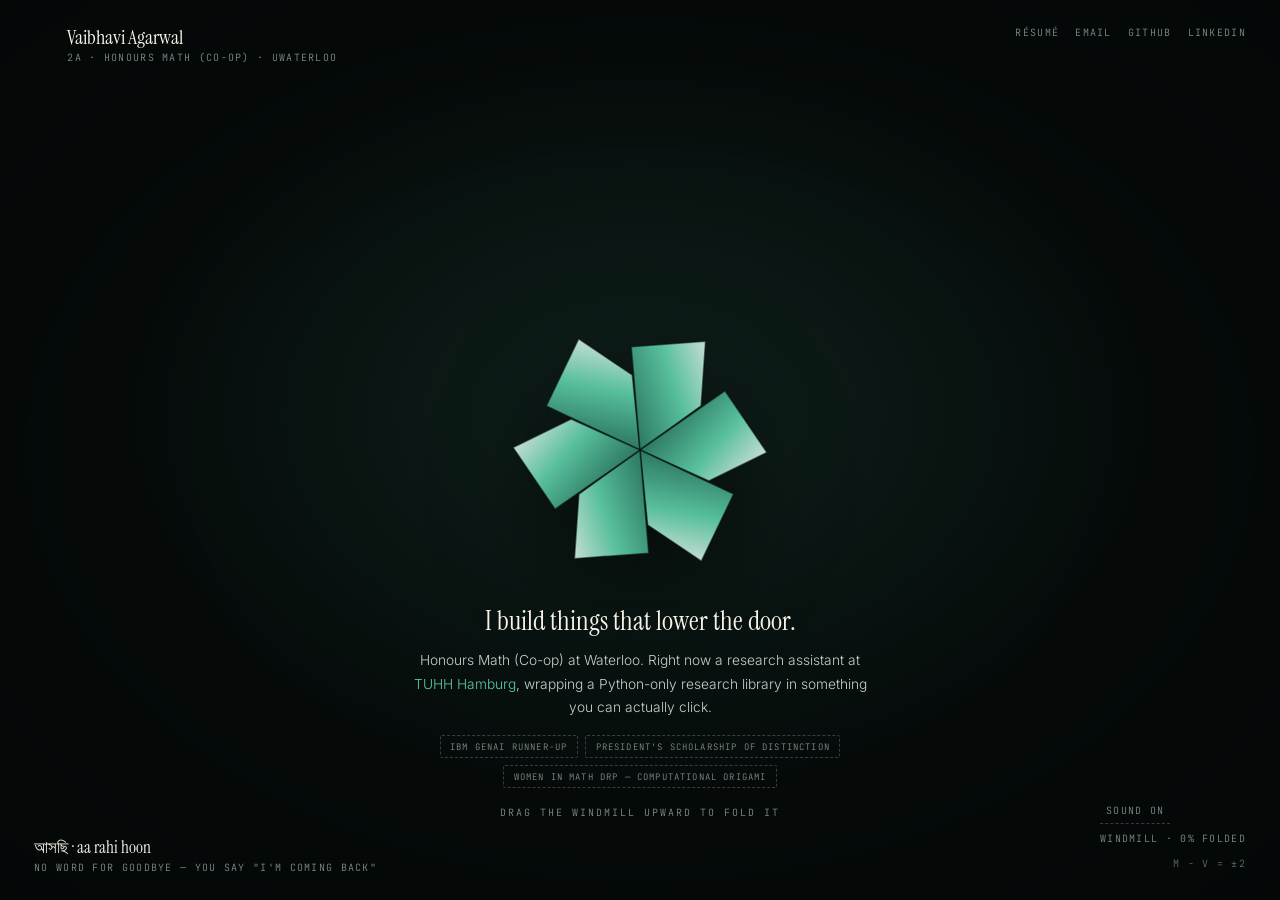
==== commit 7ccbf0cc: "Link preview card" ====
--- a/index.html
+++ b/index.html
@@ -6,6 +6,17 @@
 <title>Vaibhavi Agarwal</title>
 <link rel="icon" href="favicon.svg" type="image/svg+xml">
 <link rel="stylesheet" href="fold.css">
+
+<meta name="description" content="Vaibhavi Agarwal — honours mathematics (co-op) at the University of Waterloo. Research assistant at TUHH Hamburg.">
+<meta property="og:type" content="website">
+<meta property="og:url" content="https://vaibhaviagarwal.ca/">
+<meta property="og:title" content="Vaibhavi Agarwal">
+<meta property="og:description" content="I build things that lower the door. Honours Math (Co-op) at Waterloo, research assistant at TUHH Hamburg.">
+<meta property="og:image" content="https://vaibhaviagarwal.ca/og.png">
+<meta property="og:image:width" content="1200">
+<meta property="og:image:height" content="630">
+<meta property="og:image:alt" content="A paper lotus on a dark green ground, beside the name Vaibhavi Agarwal">
+<meta name="twitter:card" content="summary_large_image">
 </head>
 <body data-phase="0">
 
@@ -89,7 +100,6 @@
     <button id="sound" aria-pressed="true" title="paper sound">sound on</button>
     <span id="state">windmill</span> · <span id="foldpct">0% folded</span>
     <span class="thm">M − V = ±2</span>
-    <a class="thm prev" href="classic.html">the flat version</a>
   </div>
 </footer>
 
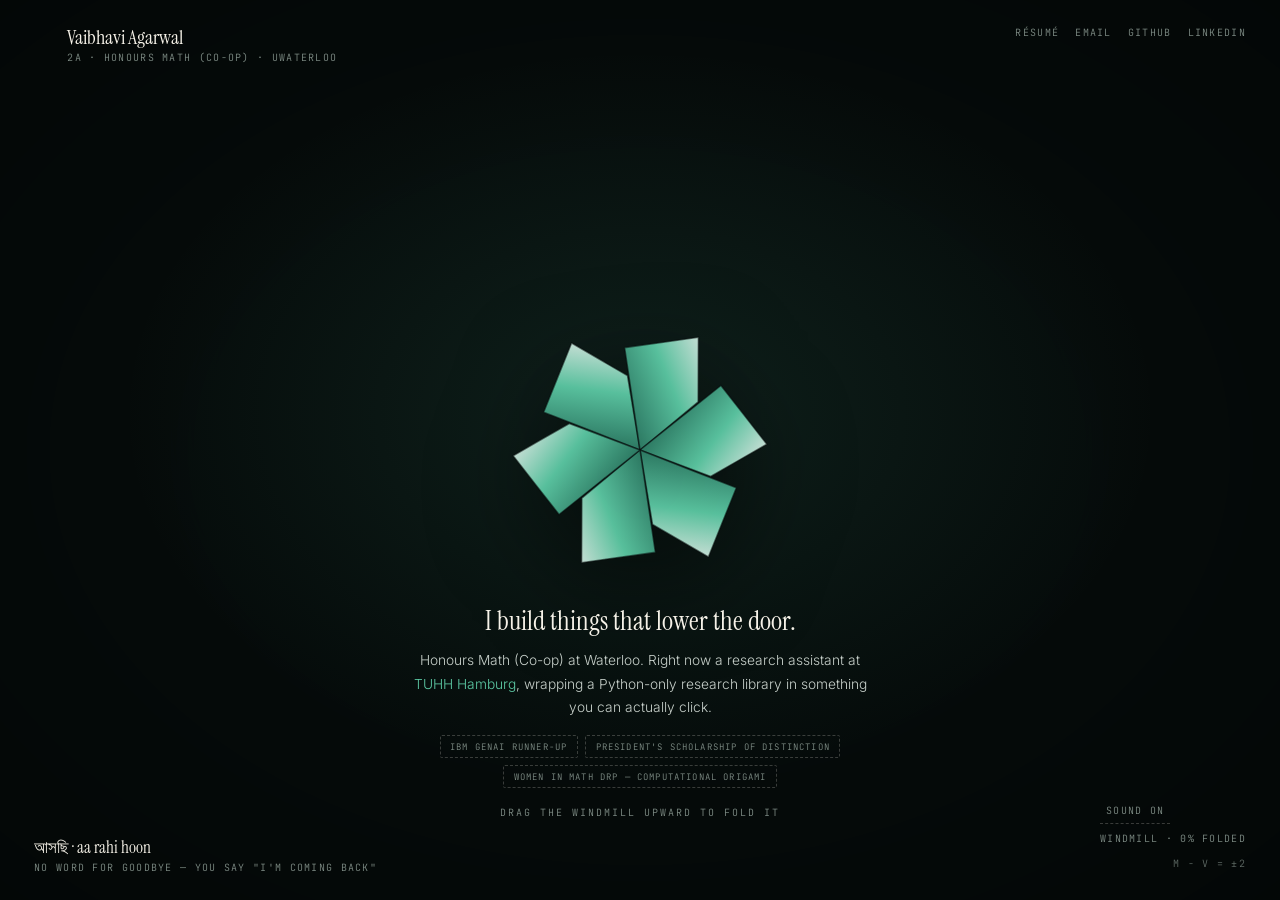
==== commit 47b9e186: "Mobile: list navigation instead of radial labels" ====
--- a/index.html
+++ b/index.html
@@ -64,11 +64,6 @@
   </svg>
 </div>
 
-<figure class="print" id="print" role="button" tabindex="0" aria-label="Open the photograph">
-  <img src="vaibhavi.JPG" alt="Vaibhavi Agarwal pointing at the Euclid Ave street sign in Toronto">
-  <figcaption>Euclid Ave · Toronto</figcaption>
-</figure>
-
 <section id="intro">
   <p class="pitch">I build things that lower the door.</p>
   <p class="line">Honours Math (Co-op) at Waterloo. Right now a research assistant at
@@ -81,6 +76,13 @@
   </p>
   <p class="hint" id="hint">drag the windmill upward to fold it</p>
 </section>
+
+<nav id="folds" aria-label="Sections"></nav>
+
+<figure class="print" id="print" role="button" tabindex="0" aria-label="Open the photograph">
+  <img src="vaibhavi.JPG" alt="Vaibhavi Agarwal pointing at the Euclid Ave street sign in Toronto">
+  <figcaption>Euclid Ave · Toronto</figcaption>
+</figure>
 
 <section id="paper" aria-hidden="true">
   <article class="leaf">
--- a/fold.css
+++ b/fold.css
@@ -99,6 +99,9 @@
   color:var(--muted);border:1px dashed var(--line-2);border-radius:2px;padding:.28rem .6rem}
 .hint{font-family:var(--mono);font-size:10px;letter-spacing:.2em;text-transform:uppercase;
   color:var(--muted);margin:1.1rem 0 0;transition:opacity .4s ease}
+
+/* ---------------- the fold list (phones) ---------------- */
+#folds{display:none}
 
 /* ---------------- the paper ---------------- */
 #paper{position:fixed;top:0;right:max(0px,calc((100vw - 1640px)/2));bottom:0;
@@ -225,12 +228,13 @@
 .deck-overlay[hidden]{display:none}
 .deck-stage{display:flex;flex-direction:column;align-items:center;gap:1rem;max-width:100%}
 .deck-title{font-family:var(--serif);font-size:1.6rem;margin:0;color:var(--cream)}
-.deck{position:relative;width:min(340px,80vw);height:min(440px,64vh)}
-.pcard{position:absolute;inset:0;margin:0;background:#fff;border-radius:3px;padding:12px;
+.deck{position:relative;width:min(340px,80vw);height:min(440px,64vh);z-index:1}
+.pcard{position:absolute;inset:0;margin:0;background:#efe9dc;border-radius:3px;padding:12px;
   display:flex;flex-direction:column;cursor:pointer;box-shadow:0 20px 44px rgba(0,0,0,.6);
   transform-origin:50% 120%;
   transition:transform .45s cubic-bezier(.22,.61,.36,1),opacity .45s ease}
-.pcard img{width:100%;flex:1 1 auto;min-height:0;object-fit:cover;border-radius:1px;display:block}
+.pcard img{width:100%;flex:1 1 auto;min-height:0;object-fit:cover;border-radius:1px;display:block;
+  background:#e3dccd}
 .pcard figcaption{font-family:var(--mono);font-size:.56rem;line-height:1.5;color:#5a5346;padding-top:.6rem}
 .pcard[data-off="0"]{transform:none;opacity:1}
 .pcard[data-off="1"]{transform:translateY(10px) scale(.965) rotate(2.4deg)}
@@ -239,13 +243,14 @@
 .pcard[data-off="4"]{transform:translateY(38px) scale(.87);opacity:0}
 .pcard-empty{cursor:default;align-items:center;justify-content:center;padding:2rem;background:#fffdf6}
 .pcard-empty p{font-family:var(--mono);font-size:.68rem;line-height:1.8;color:#8b8170;text-align:center;margin:0}
-.deck-bar{display:flex;align-items:center;gap:1.2rem}
+.deck-bar{display:flex;align-items:center;gap:1.2rem;position:relative;z-index:3}
 .deck-bar[hidden]{display:none}
 .deck-nav{border:1px solid var(--line-2);border-radius:50%;width:32px;height:32px;
   color:var(--cream-2);cursor:pointer}
 .deck-nav:hover{color:var(--teal);border-color:var(--teal)}
 .deck-count{font-family:var(--mono);font-size:.62rem;color:var(--muted);min-width:3.6rem;text-align:center}
-.deck-hint{font-family:var(--mono);font-size:.56rem;letter-spacing:.08em;color:var(--muted);margin:0}
+.deck-hint{font-family:var(--mono);font-size:.56rem;letter-spacing:.08em;color:var(--muted);
+  margin:0;position:relative;z-index:3}
 
 /* ---------------- responsive ---------------- */
 
@@ -270,32 +275,42 @@
 }
 
 /* ---- one column ---- */
+@media (pointer:coarse){
+  /* the flower is most of a phone screen — swiping it must scroll the page */
+  #sheet{touch-action:pan-y}
+}
+
 @media (max-width:900px){
   html,body{height:auto;overflow-x:hidden;overflow-y:auto}
   .glow{position:fixed}
 
   .chrome{position:static;padding:20px 20px 0;flex-direction:column;
-    align-items:flex-start;gap:.9rem}
-  .chrome.bottom{padding:2rem 20px 2.2rem}
+    align-items:flex-start;gap:.9rem;text-align:left}
+  .meta,.meta *{text-align:left}
+  .stocks,.elsewhere{justify-content:flex-start}
+  #sound{margin-bottom:2px}
+  .thm{margin-top:2px}
+  .chrome.bottom{padding:1.2rem 20px 2rem;gap:1.2rem}
   .elsewhere{justify-content:flex-start;gap:14px}
   .meta{text-align:left}
   .id b{font-size:18px}
 
-  #stage{position:relative;inset:auto;height:auto;padding:1.5rem 0 .5rem;
+  #stage{position:relative;inset:auto;height:auto;padding:.5rem 0 0;
     transition:transform .6s cubic-bezier(.32,.02,.2,1)}
   #sheet{width:min(66vmin,340px);height:min(66vmin,340px);
     filter:drop-shadow(0 14px 26px rgba(0,0,0,.5))}
-  body[data-phase="2"] #stage{transform:scale(.72);margin:-2.5rem 0 -1.5rem}
+  body[data-phase="2"] #stage{transform:scale(.78);padding:.5rem 0 0}
 
   /* the intro is part of the flow, and steps aside once you're reading */
-  #intro{position:static;transform:none;width:auto;padding:0 20px 1.5rem}
-  .print{position:static;width:118px;margin:0 auto 1.2rem;display:block}
+  #intro{position:static;transform:none;width:auto;padding:0 20px 1rem;margin-top:-.5rem}
+  .print{position:static;width:112px;margin:1.6rem auto .5rem;display:block}
   body[data-phase="0"] .print,body[data-phase="2"] .print{display:none}
   body[data-phase="2"] #intro{display:none}
   .pitch{font-size:1.35rem}
   .line{font-size:.85rem;max-width:none}
   .creds{gap:.35rem}
-  .hint{margin-top:1rem}
+  .hint{margin-top:1.2rem;line-height:1.8}
+  body[data-phase="1"] .hint,body[data-phase="2"] .hint{display:none}
 
   /* the paper only occupies space when it's actually open */
   #paper{position:static;width:auto;padding:0 16px;display:none;opacity:1;
@@ -307,7 +322,7 @@
   .leaf::before{display:none}
   .leaf::after{width:24px;height:24px}
   .leaf h2{font-size:2rem;margin-bottom:1.1rem}
-  .close{position:sticky;top:0;float:right;margin:-.4rem -.4rem 0 0}
+  .close{position:static;display:block;margin:0 0 1.1rem auto;width:max-content}
 
   .log-head{margin-bottom:.8rem}
   .log .receipt{max-width:100%;transform:none}
@@ -318,9 +333,21 @@
   .deck{width:min(300px,78vw);height:min(400px,58vh)}
   .deck-title{font-size:1.35rem}
 
-  /* SVG text scales with the drawing, so it needs bumping when the sheet shrinks */
-  .pl{font-size:20px}
-  .ps{font-size:8.5px}
+  /* the radial labels collide on a narrow screen — use a list instead */
+  .pl,.ps{display:none}
+
+  #folds{display:block;padding:0 20px;margin:.5rem 0 0;
+    opacity:0;max-height:0;overflow:hidden;transition:opacity .4s ease}
+  body[data-phase="1"] #folds,body[data-phase="2"] #folds{opacity:1;max-height:none}
+  #folds button{display:flex;width:100%;align-items:baseline;justify-content:space-between;
+    gap:1rem;padding:.85rem .2rem;border-top:1px dashed var(--line-2);cursor:pointer;
+    text-align:left;color:var(--cream)}
+  #folds button:first-child{border-top:0}
+  #folds button:last-child{border-bottom:1px dashed var(--line-2)}
+  #folds button:active{background:rgba(93,202,165,.07)}
+  .fname{font-family:var(--serif);font-size:1.45rem;line-height:1}
+  .fsub{font-family:var(--mono);font-size:.55rem;letter-spacing:.16em;
+    text-transform:uppercase;color:var(--muted)}
 }
 
 /* small phones */
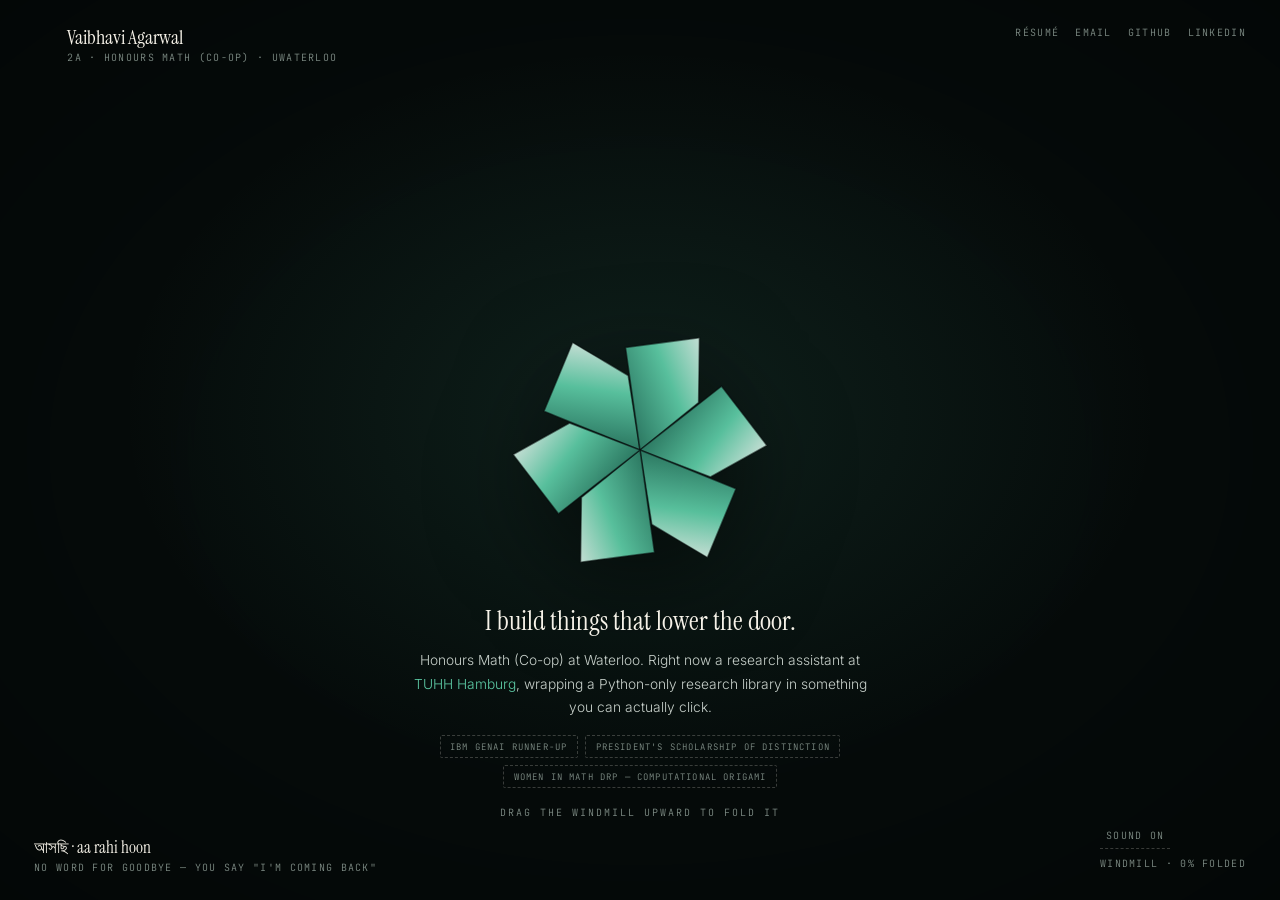
==== commit 2ecb6296: "Mobile layout, photo top-right, restore credential pills, drop the formula" ====
--- a/index.html
+++ b/index.html
@@ -62,6 +62,11 @@
     <circle id="core" r="0" fill="url(#gCore)"/>
     <g id="labels"></g>
   </svg>
+
+  <figure class="print" id="print" role="button" tabindex="0" aria-label="Open the photograph">
+  <img src="vaibhavi.JPG" alt="Vaibhavi Agarwal pointing at the Euclid Ave street sign in Toronto">
+  <figcaption>Euclid Ave · Toronto</figcaption>
+</figure>
 </div>
 
 <section id="intro">
@@ -79,11 +84,6 @@
 
 <nav id="folds" aria-label="Sections"></nav>
 
-<figure class="print" id="print" role="button" tabindex="0" aria-label="Open the photograph">
-  <img src="vaibhavi.JPG" alt="Vaibhavi Agarwal pointing at the Euclid Ave street sign in Toronto">
-  <figcaption>Euclid Ave · Toronto</figcaption>
-</figure>
-
 <section id="paper" aria-hidden="true">
   <article class="leaf">
     <button class="close" id="paper-close" aria-label="Fold back">fold back ↩</button>
@@ -99,9 +99,8 @@
     no word for goodbye — you say "i'm coming back"
   </div>
   <div class="meta">
-    <button id="sound" aria-pressed="true" title="paper sound">sound on</button>
+    <button id="sound" aria-pressed="true" title="Paper sound">sound on</button>
     <span id="state">windmill</span> · <span id="foldpct">0% folded</span>
-    <span class="thm">M − V = ±2</span>
   </div>
 </footer>
 
--- a/fold.css
+++ b/fold.css
@@ -51,10 +51,6 @@
   border-bottom:1px dashed var(--line-2);padding-bottom:2px}
 #sound:hover{color:var(--teal);border-bottom-color:var(--teal)}
 #sound[aria-pressed="false"]{opacity:.45}
-.thm{display:block;opacity:.75;margin-top:5px}
-a.prev{color:var(--muted);text-decoration:none;border-bottom:1px dashed var(--line-2);
-  opacity:.6;margin-top:6px;display:inline-block}
-a.prev:hover{color:var(--teal);border-bottom-style:solid;border-color:var(--teal);opacity:1}
 
 /* ---------------- the sheet ---------------- */
 #stage{position:fixed;inset:0;z-index:2;display:grid;place-items:center;
@@ -71,7 +67,7 @@
 .pl:hover{fill:var(--teal)}
 .ps{font-family:var(--mono);font-size:6px;letter-spacing:.16em;fill:var(--muted);
   opacity:0;transition:opacity .55s ease;dominant-baseline:middle;cursor:pointer}
-.ps.on{opacity:.85}
+.ps.on{opacity:.8}
 body[data-phase="2"] .pl,body[data-phase="2"] .ps{opacity:0;pointer-events:none}
 #intro{position:fixed;left:50%;bottom:9vh;transform:translateX(-50%);z-index:6;
   width:min(660px,84vw);text-align:center;transition:opacity .35s ease}
@@ -82,9 +78,13 @@
   box-shadow:0 16px 30px rgba(0,0,0,.55),0 2px 5px rgba(0,0,0,.4);
   transition:transform .45s cubic-bezier(.2,.8,.3,1),opacity .4s ease}
 .print:hover{transform:rotate(-1deg) translateY(-5px)}
-/* stays out of sight until the windmill has opened into the lotus */
-body[data-phase="0"] .print,body[data-phase="2"] .print{opacity:0;pointer-events:none;
+/* stays out of sight until the windmill has opened into the lotus.
+   it lives inside #stage (for the phone layout), and #stage is transformed
+   while a section is open — so it's removed outright there rather than just
+   faded, since a transformed ancestor breaks position:fixed. */
+body[data-phase="0"] .print{opacity:0;pointer-events:none;
   transform:rotate(-3.2deg) translateY(14px)}
+body[data-phase="2"] .print{display:none}
 .print{cursor:pointer}
 .print:focus-visible{outline:2px solid var(--teal);outline-offset:4px}
 .print img{width:100%;aspect-ratio:3/4;object-fit:cover;display:block;border-radius:1px}
@@ -281,44 +281,65 @@
 }
 
 @media (max-width:900px){
+  /* ------------------------------------------------------------------
+     Phones get a plain scrolling page: the flower becomes a small mark
+     beside the name, and the six sections are a list you can read at a
+     glance. Desktop is untouched.
+     ------------------------------------------------------------------ */
   html,body{height:auto;overflow-x:hidden;overflow-y:auto}
-  .glow{position:fixed}
-
-  .chrome{position:static;padding:20px 20px 0;flex-direction:column;
-    align-items:flex-start;gap:.9rem;text-align:left}
+  .glow{position:fixed;background:radial-gradient(70% 40% at 50% 12%,rgba(93,202,165,.10),transparent 70%)}
+
+  /* everything the desktop layout uses as decoration or status */
+  .creds,#state,#foldpct,.hint,.pl,.ps,#home{display:none}
+
+  /* one column, but never wider than a comfortable measure */
+  .chrome,#stage,#intro,#folds,.print,#paper{max-width:560px;margin-left:auto;margin-right:auto}
+
+  .chrome{position:static;padding:26px 22px 0;flex-direction:column;
+    align-items:flex-start;gap:1.4rem;text-align:left;width:100%}
+  /* .chrome.bottom beats plain .chrome on specificity, so it needs saying twice */
+  .chrome.bottom{padding:2.2rem 22px 2.4rem;gap:1rem;align-items:flex-start;
+    bottom:auto;text-align:left}
+  .chrome.bottom .meta{text-align:left}
+  .id{gap:0}
+  .id b{font-size:22px}
+  .elsewhere{justify-content:flex-start;gap:18px}
   .meta,.meta *{text-align:left}
-  .stocks,.elsewhere{justify-content:flex-start}
-  #sound{margin-bottom:2px}
-  .thm{margin-top:2px}
-  .chrome.bottom{padding:1.2rem 20px 2rem;gap:1.2rem}
-  .elsewhere{justify-content:flex-start;gap:14px}
-  .meta{text-align:left}
-  .id b{font-size:18px}
-
-  #stage{position:relative;inset:auto;height:auto;padding:.5rem 0 0;
-    transition:transform .6s cubic-bezier(.32,.02,.2,1)}
-  #sheet{width:min(66vmin,340px);height:min(66vmin,340px);
-    filter:drop-shadow(0 14px 26px rgba(0,0,0,.5))}
-  body[data-phase="2"] #stage{transform:scale(.78);padding:.5rem 0 0}
-
-  /* the intro is part of the flow, and steps aside once you're reading */
-  #intro{position:static;transform:none;width:auto;padding:0 20px 1rem;margin-top:-.5rem}
-  .print{position:static;width:112px;margin:1.6rem auto .5rem;display:block}
-  body[data-phase="0"] .print,body[data-phase="2"] .print{display:none}
-  body[data-phase="2"] #intro{display:none}
-  .pitch{font-size:1.35rem}
-  .line{font-size:.85rem;max-width:none}
-  .creds{gap:.35rem}
-  .hint{margin-top:1.2rem;line-height:1.8}
-  body[data-phase="1"] .hint,body[data-phase="2"] .hint{display:none}
-
-  /* the paper only occupies space when it's actually open */
-  #paper{position:static;width:auto;padding:0 16px;display:none;opacity:1;
-    transition:none}
+  #sound{margin:0}
+
+  /* flower left, photograph right, pitch underneath — the stage reserves
+     enough height for the taller of the two so nothing collides */
+  #stage{position:relative;inset:auto;height:auto;min-height:190px;
+    padding:1.6rem 22px .2rem;place-items:start;transition:none;width:100%}
+  body[data-phase="2"] #stage{transform:none}
+  #sheet{width:104px;height:104px;filter:drop-shadow(0 8px 16px rgba(0,0,0,.5))}
+
+  #intro{position:static;transform:none;width:auto;text-align:left;padding:0 22px}
+  .pitch{font-size:1.6rem}
+  .line{font-size:.92rem;line-height:1.65;margin:.8rem 0 0;max-width:none}
+
+  /* the six sections, always visible */
+  #folds{display:block;padding:0 22px;margin:1.6rem auto 0;width:100%}
+  #folds button{display:flex;width:100%;align-items:baseline;justify-content:space-between;
+    gap:1rem;padding:1rem .1rem;border-top:1px dashed var(--line-2);cursor:pointer;
+    text-align:left;color:var(--cream)}
+  #folds button:last-child{border-bottom:1px dashed var(--line-2)}
+  #folds button:active{background:rgba(93,202,165,.07)}
+  .fname{font-family:var(--serif);font-size:1.5rem;line-height:1}
+  .fsub{font-family:var(--mono);font-size:.55rem;letter-spacing:.16em;
+    text-transform:uppercase;color:var(--muted)}
+
+  /* pinned to the top right of the stage, beside the flower */
+  .print{position:absolute;top:1.3rem;right:22px;left:auto;bottom:auto;
+    width:112px;margin:0;display:block;opacity:1;transform:rotate(3deg);z-index:4}
+  body[data-phase="0"] .print,body[data-phase="2"] .print{opacity:1;transform:rotate(3deg)}
+  .print:active{transform:rotate(1deg) scale(.98)}
+  body[data-phase="0"] .print,body[data-phase="2"] .print{opacity:1;transform:rotate(-3.2deg)}
+
+  #paper{position:static;width:auto;padding:1.6rem 16px 0;display:none;opacity:1;transition:none}
   body[data-phase="2"] #paper{display:block;pointer-events:auto}
   .leaf,body[data-phase="2"] .leaf{transform:none;max-height:none;overflow:visible;
-    padding:1.9rem 1.4rem 1.6rem;border-radius:3px;
-    box-shadow:0 16px 34px rgba(0,0,0,.45)}
+    padding:1.9rem 1.4rem 1.6rem;border-radius:3px;box-shadow:0 16px 34px rgba(0,0,0,.45)}
   .leaf::before{display:none}
   .leaf::after{width:24px;height:24px}
   .leaf h2{font-size:2rem;margin-bottom:1.1rem}
@@ -328,26 +349,8 @@
   .log .receipt{max-width:100%;transform:none}
   .item p.b,.item ul li,.lede{max-width:none}
   .artgrid{grid-template-columns:repeat(auto-fill,minmax(140px,1fr));gap:.9rem}
-  .item video{margin-top:.7rem}
-
   .deck{width:min(300px,78vw);height:min(400px,58vh)}
   .deck-title{font-size:1.35rem}
-
-  /* the radial labels collide on a narrow screen — use a list instead */
-  .pl,.ps{display:none}
-
-  #folds{display:block;padding:0 20px;margin:.5rem 0 0;
-    opacity:0;max-height:0;overflow:hidden;transition:opacity .4s ease}
-  body[data-phase="1"] #folds,body[data-phase="2"] #folds{opacity:1;max-height:none}
-  #folds button{display:flex;width:100%;align-items:baseline;justify-content:space-between;
-    gap:1rem;padding:.85rem .2rem;border-top:1px dashed var(--line-2);cursor:pointer;
-    text-align:left;color:var(--cream)}
-  #folds button:first-child{border-top:0}
-  #folds button:last-child{border-bottom:1px dashed var(--line-2)}
-  #folds button:active{background:rgba(93,202,165,.07)}
-  .fname{font-family:var(--serif);font-size:1.45rem;line-height:1}
-  .fsub{font-family:var(--mono);font-size:.55rem;letter-spacing:.16em;
-    text-transform:uppercase;color:var(--muted)}
 }
 
 /* small phones */
@@ -357,7 +360,6 @@
   .print{width:102px}
   .leaf{padding:1.6rem 1.15rem 1.4rem}
   .leaf h2{font-size:1.75rem}
-  .creds span{font-size:.52rem;padding:.24rem .5rem}
   .pl{font-size:22px}
   .ps{font-size:9.5px}
   .trips li{gap:.6rem;font-size:.84rem}
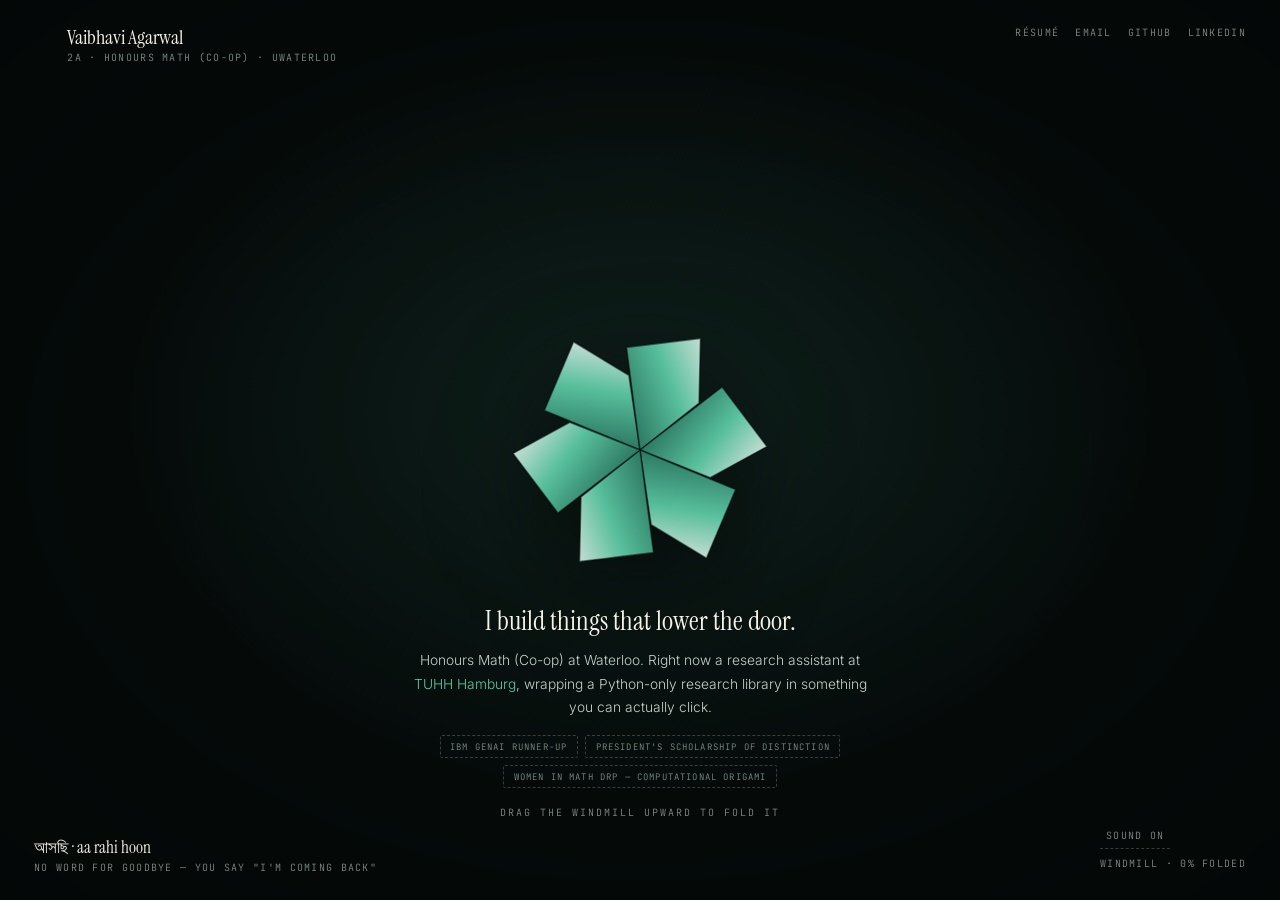
==== commit d085a034: "Mobile: grid layout stops overlap, windmill folds itself on arrival" ====
--- a/index.html
+++ b/index.html
@@ -67,6 +67,8 @@
   <img src="vaibhavi.JPG" alt="Vaibhavi Agarwal pointing at the Euclid Ave street sign in Toronto">
   <figcaption>Euclid Ave · Toronto</figcaption>
 </figure>
+
+  <p class="taphint" id="taphint">tap the windmill to fold it</p>
 </div>
 
 <section id="intro">
--- a/fold.css
+++ b/fold.css
@@ -100,8 +100,8 @@
 .hint{font-family:var(--mono);font-size:10px;letter-spacing:.2em;text-transform:uppercase;
   color:var(--muted);margin:1.1rem 0 0;transition:opacity .4s ease}
 
-/* ---------------- the fold list (phones) ---------------- */
-#folds{display:none}
+/* ---------------- phone-only bits ---------------- */
+#folds,.taphint{display:none}
 
 /* ---------------- the paper ---------------- */
 #paper{position:fixed;top:0;right:max(0px,calc((100vw - 1640px)/2));bottom:0;
@@ -290,7 +290,7 @@
   .glow{position:fixed;background:radial-gradient(70% 40% at 50% 12%,rgba(93,202,165,.10),transparent 70%)}
 
   /* everything the desktop layout uses as decoration or status */
-  .creds,#state,#foldpct,.hint,.pl,.ps,#home{display:none}
+  .creds,#state,#foldpct,.hint,.pl,.ps,#home,#creases{display:none}
 
   /* one column, but never wider than a comfortable measure */
   .chrome,#stage,#intro,#folds,.print,#paper{max-width:560px;margin-left:auto;margin-right:auto}
@@ -307,12 +307,19 @@
   .meta,.meta *{text-align:left}
   #sound{margin:0}
 
-  /* flower left, photograph right, pitch underneath — the stage reserves
-     enough height for the taller of the two so nothing collides */
-  #stage{position:relative;inset:auto;height:auto;min-height:190px;
-    padding:1.6rem 22px .2rem;place-items:start;transition:none;width:100%}
+  /* flower and photograph share a row as grid columns, so they cannot overlap */
+  #stage{position:relative;inset:auto;height:auto;width:100%;
+    padding:1.4rem 22px .2rem;transition:none;
+    display:grid;grid-template-columns:1fr auto;align-items:center;gap:20px}
   body[data-phase="2"] #stage{transform:none}
-  #sheet{width:104px;height:104px;filter:drop-shadow(0 8px 16px rgba(0,0,0,.5))}
+  #sheet{width:100%;max-width:150px;height:auto;aspect-ratio:1;justify-self:start;
+    filter:drop-shadow(0 8px 18px rgba(0,0,0,.5));touch-action:manipulation}
+
+  /* the one interactive thing on a phone, so it gets an affordance */
+  .taphint{display:block;grid-column:1 / -1;font-family:var(--mono);font-size:.54rem;
+    letter-spacing:.18em;text-transform:uppercase;color:var(--muted);margin:.4rem 0 0;
+    transition:opacity .4s ease}
+  body[data-phase="1"] .taphint{opacity:.55}
 
   #intro{position:static;transform:none;width:auto;text-align:left;padding:0 22px}
   .pitch{font-size:1.6rem}
@@ -329,11 +336,10 @@
   .fsub{font-family:var(--mono);font-size:.55rem;letter-spacing:.16em;
     text-transform:uppercase;color:var(--muted)}
 
-  /* pinned to the top right of the stage, beside the flower */
-  .print{position:absolute;top:1.3rem;right:22px;left:auto;bottom:auto;
-    width:112px;margin:0;display:block;opacity:1;transform:rotate(3deg);z-index:4}
-  body[data-phase="0"] .print,body[data-phase="2"] .print{opacity:1;transform:rotate(3deg)}
-  .print:active{transform:rotate(1deg) scale(.98)}
+  .print{position:static;width:104px;margin:0;display:block;opacity:1;
+    transform:rotate(3deg);justify-self:end}
+  body[data-phase="0"] .print,body[data-phase="2"] .print{opacity:1;transform:rotate(3deg);display:block}
+  .print:active{transform:rotate(1deg) scale(.97)}
   body[data-phase="0"] .print,body[data-phase="2"] .print{opacity:1;transform:rotate(-3.2deg)}
 
   #paper{position:static;width:auto;padding:1.6rem 16px 0;display:none;opacity:1;transition:none}
